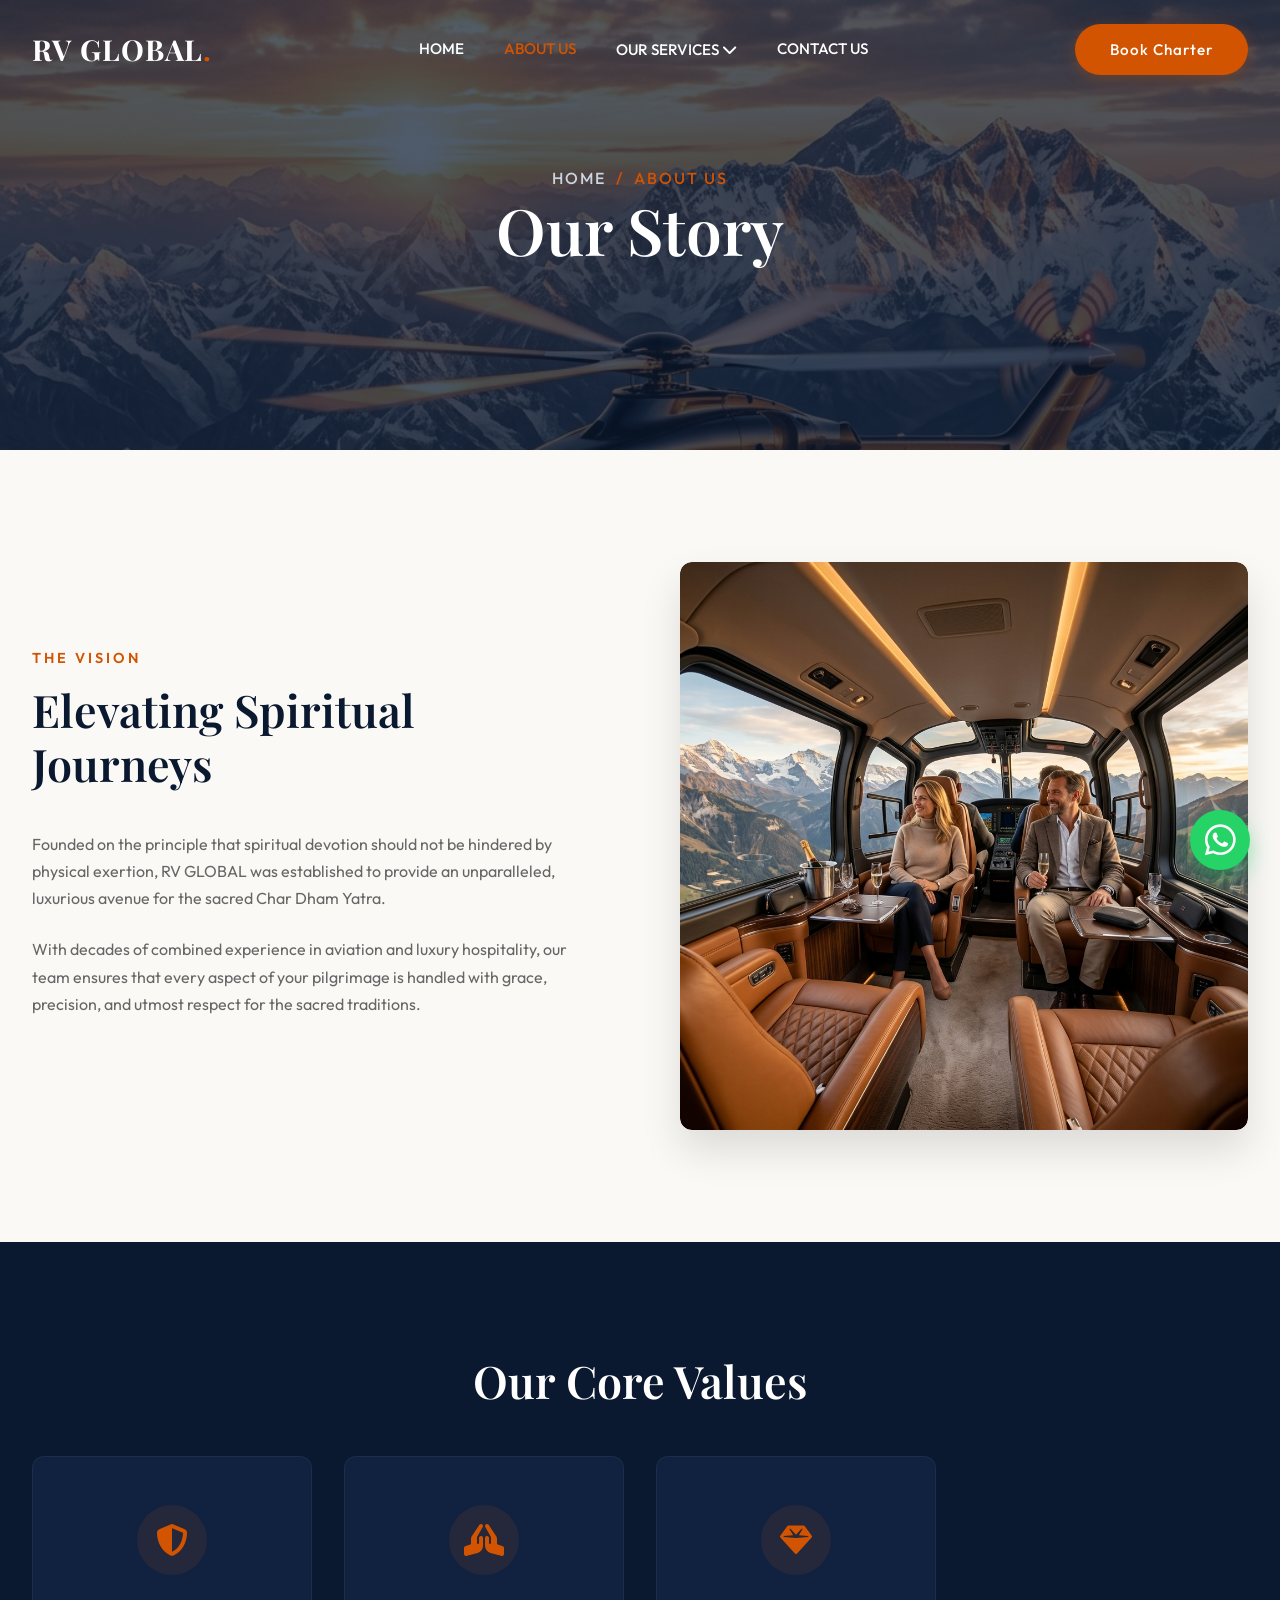
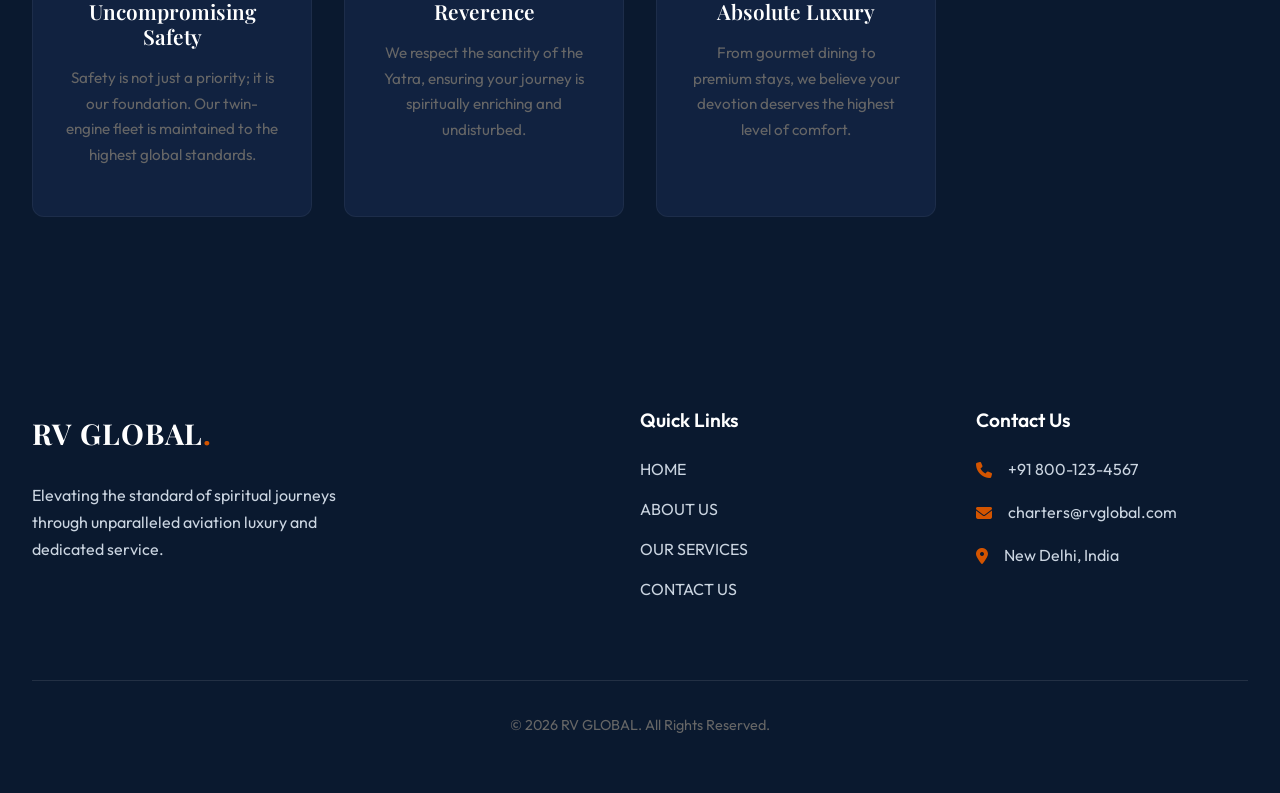
==== about.html @ 36c3504c "Added inner pages, floating WhatsApp, and instant offer popup" ====
<!DOCTYPE html>
<html lang="en">
<head>
    <meta charset="UTF-8">
    <meta name="viewport" content="width=device-width, initial-scale=1.0">
    <title>About Us | RV GLOBAL - Luxury Charter</title>
    <link rel="preconnect" href="https://fonts.googleapis.com">
    <link rel="preconnect" href="https://fonts.gstatic.com" crossorigin>
    <link href="https://fonts.googleapis.com/css2?family=Outfit:wght@300;400;500;600&family=Playfair+Display:ital,wght@0,400;0,600;0,700;1,400&display=swap" rel="stylesheet">
    <link rel="stylesheet" href="https://cdnjs.cloudflare.com/ajax/libs/font-awesome/6.4.0/css/all.min.css">
    <link rel="stylesheet" href="styles.css">
    <style>
        .inner-hero {
            height: 50vh;
            min-height: 400px;
            display: flex;
            align-items: center;
            justify-content: center;
            text-align: center;
            position: relative;
            background: linear-gradient(rgba(10, 25, 47, 0.7), rgba(10, 25, 47, 0.8)), url('assets/hero.png');
            background-size: cover;
            background-position: center;
            background-attachment: fixed;
        }
        .inner-hero h1 { font-size: 4rem; color: #fff; margin-bottom: 1rem; }
        .breadcrumb { color: #d35400; font-weight: 500; letter-spacing: 2px; text-transform: uppercase; }
        .breadcrumb a { color: #cbd5e1; text-decoration: none; }
        .breadcrumb a:hover { color: #fff; }
    </style>
</head>
<body>

    <!-- Navigation -->
    <nav class="navbar" id="navbar">
        <div class="nav-container">
            <a href="index.html" class="logo">RV GLOBAL<span>.</span></a>
            <div class="nav-links">
                <a href="index.html">HOME</a>
                <a href="about.html" style="color: var(--primary);">ABOUT US</a>
                <div class="dropdown">
                    <a href="services.html">OUR SERVICES <i class="fas fa-chevron-down"></i></a>
                    <div class="dropdown-content">
                        <a href="services.html#charter">Charter Flights</a>
                        <a href="services.html#chardham">Char Dham Yatra</a>
                        <a href="services.html#vip">VIP Darshan</a>
                    </div>
                </div>
                <a href="contact.html">CONTACT US</a>
            </div>
            <button class="btn-primary open-popup" data-popup="inquiryPopup">Book Charter</button>
            <button class="mobile-menu-btn"><i class="fas fa-bars"></i></button>
        </div>
    </nav>

    <!-- Inner Hero -->
    <section class="inner-hero">
        <div class="hero-content fade-up">
            <div class="breadcrumb"><a href="index.html">Home</a> &nbsp;/&nbsp; About Us</div>
            <h1>Our Story</h1>
        </div>
    </section>

    <!-- About Content -->
    <section class="section-padding bg-main">
        <div class="container">
            <div class="experience-grid">
                <div class="slide-in-left">
                    <h4 class="section-subtitle">The Vision</h4>
                    <h2 class="section-title">Elevating Spiritual Journeys</h2>
                    <p>Founded on the principle that spiritual devotion should not be hindered by physical exertion, RV GLOBAL was established to provide an unparalleled, luxurious avenue for the sacred Char Dham Yatra.</p>
                    <p>With decades of combined experience in aviation and luxury hospitality, our team ensures that every aspect of your pilgrimage is handled with grace, precision, and utmost respect for the sacred traditions.</p>
                </div>
                <div class="experience-image slide-in-right">
                    <img src="assets/interior.png" alt="Luxury Aviation" style="border-radius: 12px;">
                </div>
            </div>
        </div>
    </section>

    <!-- Mission -->
    <section class="section-padding bg-navy text-center">
        <div class="container">
            <h2 class="section-title text-white">Our Core Values</h2>
            <div class="inclusions-grid" style="margin-top: 3rem;">
                <div class="inclusion-card fade-up">
                    <div class="icon-wrapper"><i class="fas fa-shield-alt"></i></div>
                    <h3>Uncompromising Safety</h3>
                    <p>Safety is not just a priority; it is our foundation. Our twin-engine fleet is maintained to the highest global standards.</p>
                </div>
                <div class="inclusion-card fade-up delay-1">
                    <div class="icon-wrapper"><i class="fas fa-praying-hands"></i></div>
                    <h3>Reverence</h3>
                    <p>We respect the sanctity of the Yatra, ensuring your journey is spiritually enriching and undisturbed.</p>
                </div>
                <div class="inclusion-card fade-up delay-2">
                    <div class="icon-wrapper"><i class="fas fa-gem"></i></div>
                    <h3>Absolute Luxury</h3>
                    <p>From gourmet dining to premium stays, we believe your devotion deserves the highest level of comfort.</p>
                </div>
            </div>
        </div>
    </section>

    <!-- Footer -->
    <footer class="footer">
        <div class="container">
            <div class="footer-content">
                <div class="footer-brand">
                    <a href="index.html" class="logo">RV GLOBAL<span>.</span></a>
                    <p>Elevating the standard of spiritual journeys through unparalleled aviation luxury and dedicated service.</p>
                </div>
                <div class="footer-links">
                    <h3>Quick Links</h3>
                    <a href="index.html">HOME</a>
                    <a href="about.html">ABOUT US</a>
                    <a href="services.html">OUR SERVICES</a>
                    <a href="contact.html">CONTACT US</a>
                </div>
                <div class="footer-contact">
                    <h3>Contact Us</h3>
                    <p><i class="fas fa-phone"></i> +91 800-123-4567</p>
                    <p><i class="fas fa-envelope"></i> charters@rvglobal.com</p>
                    <p><i class="fas fa-map-marker-alt"></i> New Delhi, India</p>
                </div>
            </div>
            <div class="footer-bottom">
                <p>&copy; 2026 RV GLOBAL. All Rights Reserved.</p>
            </div>
        </div>
    </footer>

    <!-- 1. Inquiry Popup -->
    <div class="popup-overlay" id="inquiryPopup">
        <div class="popup-content">
            <button class="close-popup"><i class="fas fa-times"></i></button>
            <h3 class="popup-title">Book Your Charter</h3>
            <p class="popup-subtitle">Fill in your details and our aviation experts will contact you shortly.</p>
            
            <form class="inquiry-form" id="inquiryForm">
                <div class="form-group">
                    <label for="name">Full Name</label>
                    <input type="text" id="name" placeholder="John Doe" required>
                </div>
                <div class="form-group">
                    <label for="email">Email Address</label>
                    <input type="email" id="email" placeholder="john@example.com" required>
                </div>
                <div class="form-group">
                    <label for="phone">Phone Number</label>
                    <input type="tel" id="phone" placeholder="+91 98765 43210" required>
                </div>
                <div class="form-group">
                    <label for="passengers">Number of Passengers</label>
                    <select id="passengers" required>
                        <option value="" disabled selected>Select Passengers</option>
                        <option value="1-2">1-2 Passengers</option>
                        <option value="3-4">3-4 Passengers</option>
                        <option value="5-6">5-6 Passengers</option>
                    </select>
                </div>
                <button type="submit" class="btn-primary w-100">Submit Inquiry</button>
            </form>
        </div>
    </div>

    <!-- Global Floating WhatsApp Button -->
    <a href="https://wa.me/918001234567" class="floating-whatsapp" target="_blank" rel="noopener noreferrer">
        <i class="fab fa-whatsapp"></i>
    </a>

    <script src="script.js"></script>
</body>
</html>
---- styles.css ----
/* --- CSS Reset & Variables --- */
:root {
    /* New Light & Saffron Theme */
    --primary: #d35400; /* Saffron/Rust */
    --primary-dark: #b84a00;
    --primary-light: #fbeee6;
    
    --bg-main: #faf9f6; /* Pearl / Off-white */
    --bg-white: #ffffff;
    --bg-navy: #0a192f; /* Deep Navy Blue */
    --bg-navy-light: #112240;
    
    --text-main: #333333;
    --text-heading: #0a192f;
    --text-muted: #666666;
    --text-white: #ffffff;
    --text-white-muted: #cbd5e1;
    
    --font-heading: 'Playfair Display', serif;
    --font-body: 'Outfit', sans-serif;
    
    --transition: all 0.4s cubic-bezier(0.25, 0.46, 0.45, 0.94);
    --shadow-sm: 0 4px 6px rgba(0,0,0,0.05);
    --shadow-md: 0 10px 30px rgba(0,0,0,0.08);
    --shadow-lg: 0 20px 40px rgba(0,0,0,0.12);
}

* {
    margin: 0;
    padding: 0;
    box-sizing: border-box;
}

html {
    scroll-behavior: smooth;
    font-size: 16px;
}

body {
    font-family: var(--font-body);
    background-color: var(--bg-main);
    color: var(--text-main);
    line-height: 1.7;
    overflow-x: hidden;
}

/* --- Typography --- */
h1, h2, h3, h4 {
    font-family: var(--font-heading);
    color: var(--text-heading);
    font-weight: 600;
    line-height: 1.2;
}

p {
    margin-bottom: 1.5rem;
    color: var(--text-muted);
}

/* --- Reusable Components --- */
.container {
    max-width: 1280px;
    margin: 0 auto;
    padding: 0 2rem;
}

.section-padding {
    padding: 7rem 0;
}

.text-center { text-align: center; }
.text-white { color: var(--text-white) !important; }
.text-saffron { color: var(--primary) !important; }
.bg-light { background-color: var(--bg-white); }
.bg-navy { background-color: var(--bg-navy); color: var(--text-white-muted); }
.bg-navy h2 { color: var(--text-white); }
.mt-4 { margin-top: 2rem; }
.mb-4 { margin-bottom: 2rem; }
.max-w-700 { max-width: 700px; margin-left: auto; margin-right: auto; }
.mx-auto { margin-left: auto; margin-right: auto; }

.section-subtitle {
    color: var(--primary);
    font-family: var(--font-body);
    font-size: 0.9rem;
    font-weight: 600;
    text-transform: uppercase;
    letter-spacing: 3px;
    margin-bottom: 1rem;
}

.section-title {
    font-size: 2.8rem;
    margin-bottom: 2.5rem;
}

/* Buttons */
button, .btn-primary, .btn-secondary {
    display: inline-block;
    padding: 1rem 2.2rem;
    border: none;
    border-radius: 50px; /* Pill shape for softer look */
    font-family: var(--font-body);
    font-size: 0.95rem;
    font-weight: 500;
    letter-spacing: 1px;
    cursor: pointer;
    transition: var(--transition);
    text-decoration: none;
}

.btn-primary {
    background-color: var(--primary);
    color: var(--text-white);
    box-shadow: 0 4px 15px rgba(211, 84, 0, 0.3);
}

.btn-primary:hover {
    background-color: var(--primary-dark);
    transform: translateY(-3px);
    box-shadow: 0 8px 25px rgba(211, 84, 0, 0.4);
}

.btn-secondary {
    background-color: rgba(255, 255, 255, 0.1);
    color: var(--text-white);
    border: 1px solid rgba(255, 255, 255, 0.5);
    backdrop-filter: blur(5px);
}

.btn-secondary:hover {
    background-color: var(--text-white);
    color: var(--text-heading);
    transform: translateY(-3px);
}

.w-100 { width: 100%; }

/* --- Navigation --- */
.navbar {
    position: fixed;
    top: 0;
    left: 0;
    width: 100%;
    padding: 1.5rem 0;
    z-index: 1000;
    transition: var(--transition);
    background: transparent;
}

.navbar.scrolled {
    background: rgba(255, 255, 255, 0.95);
    backdrop-filter: blur(10px);
    padding: 1rem 0;
    box-shadow: var(--shadow-sm);
}

.nav-container {
    max-width: 1280px;
    margin: 0 auto;
    padding: 0 2rem;
    display: flex;
    justify-content: space-between;
    align-items: center;
}

.logo {
    font-family: var(--font-heading);
    font-size: 1.8rem;
    font-weight: 700;
    color: var(--text-white); /* White when transparent */
    text-decoration: none;
    letter-spacing: 1px;
    transition: var(--transition);
}

.navbar.scrolled .logo {
    color: var(--text-heading);
}

.logo span {
    color: var(--primary);
}

.nav-links {
    display: flex;
    gap: 2.5rem;
}

.nav-links a {
    color: var(--text-white);
    text-decoration: none;
    font-size: 0.95rem;
    font-weight: 500;
    transition: var(--transition);
    position: relative;
}

.navbar.scrolled .nav-links a {
    color: var(--text-main);
}

.nav-links a::after {
    content: '';
    position: absolute;
    bottom: -5px;
    left: 0;
    width: 0%;
    height: 2px;
    background-color: var(--primary);
    transition: var(--transition);
}

.nav-links a:hover {
    color: var(--primary);
}

.navbar.scrolled .nav-links a:hover {
    color: var(--primary);
}

.nav-links a:hover::after {
    width: 100%;
}

.mobile-menu-btn {
    display: none;
    background: none;
    border: none;
    color: var(--text-white);
    font-size: 1.5rem;
    cursor: pointer;
    box-shadow: none;
    padding: 0;
}

.navbar.scrolled .mobile-menu-btn {
    color: var(--text-heading);
}

/* --- Hero Section --- */
.hero {
    position: relative;
    height: 100vh;
    min-height: 700px;
    display: flex;
    align-items: center;
    justify-content: center;
    text-align: center;
    overflow: hidden;
}

.hero-bg {
    position: absolute;
    top: 0;
    left: 0;
    width: 100%;
    height: 100%;
    background-image: url('assets/hero.png');
    background-size: cover;
    background-position: center;
    z-index: -2;
    transform: scale(1.05);
    animation: zoomOut 25s infinite alternate ease-in-out;
}

@keyframes zoomOut {
    0% { transform: scale(1.05); }
    100% { transform: scale(1); }
}

.hero-overlay {
    position: absolute;
    top: 0;
    left: 0;
    width: 100%;
    height: 100%;
    background: linear-gradient(135deg, rgba(10, 25, 47, 0.8) 0%, rgba(10, 25, 47, 0.4) 100%);
    z-index: -1;
}

.hero-content {
    max-width: 900px;
    padding: 0 2rem;
    z-index: 1;
}

.badge {
    display: inline-block;
    padding: 0.5rem 1.2rem;
    background: rgba(255, 255, 255, 0.1);
    backdrop-filter: blur(5px);
    border: 1px solid rgba(255, 255, 255, 0.3);
    border-radius: 30px;
    font-size: 0.85rem;
    text-transform: uppercase;
    letter-spacing: 2px;
    color: var(--text-white);
    margin-bottom: 2rem;
}

.hero h1 {
    font-size: 5.5rem;
    margin-bottom: 1.5rem;
    color: var(--text-white);
    text-shadow: 0 10px 30px rgba(0,0,0,0.3);
}

.hero p {
    font-size: 1.2rem;
    margin-bottom: 2.5rem;
    color: #f1f5f9;
    max-width: 700px;
    margin-left: auto;
    margin-right: auto;
}

.hero-btns {
    display: flex;
    gap: 1.5rem;
    justify-content: center;
}

.scroll-indicator {
    position: absolute;
    bottom: 2rem;
    left: 50%;
    transform: translateX(-50%);
    display: flex;
    flex-direction: column;
    align-items: center;
    gap: 10px;
}

.scroll-indicator span {
    font-size: 0.75rem;
    text-transform: uppercase;
    letter-spacing: 2px;
    color: rgba(255, 255, 255, 0.8);
}

.scroll-indicator .line {
    width: 2px;
    height: 50px;
    background: rgba(255, 255, 255, 0.2);
    position: relative;
    overflow: hidden;
    border-radius: 2px;
}

.scroll-indicator .line::after {
    content: '';
    position: absolute;
    top: -100%;
    left: 0;
    width: 100%;
    height: 100%;
    background: var(--primary);
    animation: scrollDown 2s infinite cubic-bezier(0.65, 0, 0.35, 1);
}

@keyframes scrollDown {
    0% { top: -100%; }
    100% { top: 100%; }
}

/* --- Experience & Fleet Grids --- */
.experience-grid, .fleet-grid {
    display: grid;
    grid-template-columns: 1fr 1fr;
    gap: 5rem;
    align-items: center;
}

.feature-list {
    list-style: none;
    margin-top: 2.5rem;
}

.feature-list li {
    margin-bottom: 1.2rem;
    display: flex;
    align-items: center;
    gap: 1.2rem;
    font-size: 1.1rem;
    color: var(--text-heading);
    font-weight: 500;
}

.feature-list i {
    color: var(--primary);
    font-size: 1.3rem;
    background: var(--primary-light);
    width: 40px;
    height: 40px;
    display: flex;
    align-items: center;
    justify-content: center;
    border-radius: 50%;
}

.experience-image, .fleet-image {
    position: relative;
    border-radius: 12px;
    overflow: hidden;
    box-shadow: var(--shadow-lg);
    cursor: zoom-in;
}

.experience-image img, .fleet-image img {
    width: 100%;
    height: auto;
    display: block;
    border-radius: 12px;
    transition: transform 0.6s cubic-bezier(0.25, 0.46, 0.45, 0.94);
}

.experience-image:hover img, .fleet-image:hover img {
    transform: scale(1.05);
}

.image-accent {
    position: absolute;
    bottom: -20px;
    left: -20px;
    width: 100%;
    height: 100%;
    border: 2px solid var(--primary);
    z-index: -1;
    border-radius: 12px;
}

.image-hover-icon {
    position: absolute;
    top: 50%;
    left: 50%;
    transform: translate(-50%, -50%) scale(0.5);
    background: rgba(255, 255, 255, 0.9);
    width: 60px;
    height: 60px;
    border-radius: 50%;
    display: flex;
    align-items: center;
    justify-content: center;
    color: var(--primary);
    font-size: 1.5rem;
    opacity: 0;
    transition: var(--transition);
    pointer-events: none;
}

.experience-image:hover .image-hover-icon, .fleet-image:hover .image-hover-icon {
    opacity: 1;
    transform: translate(-50%, -50%) scale(1);
}

/* --- Itinerary Timeline --- */
.itinerary-timeline {
    position: relative;
    max-width: 800px;
    margin: 3rem auto 0;
    padding-left: 2rem;
}

.itinerary-timeline::before {
    content: '';
    position: absolute;
    top: 0;
    left: 0;
    width: 2px;
    height: 100%;
    background: rgba(10, 25, 47, 0.1);
}

.timeline-item {
    position: relative;
    padding-bottom: 3rem;
}

.timeline-item:last-child {
    padding-bottom: 0;
}

.timeline-dot {
    position: absolute;
    left: -2rem;
    top: 5px;
    width: 18px;
    height: 18px;
    background: var(--bg-white);
    border: 3px solid var(--primary);
    border-radius: 50%;
    transform: translateX(-50%);
    box-shadow: 0 0 0 4px rgba(211, 84, 0, 0.1);
}

.timeline-content h3 {
    font-size: 1.4rem;
    margin-bottom: 0.5rem;
    color: var(--text-heading);
}

/* --- Stats --- */
.stats-container {
    display: flex;
    gap: 3rem;
    margin-top: 3rem;
    background: var(--bg-white);
    padding: 2rem;
    border-radius: 12px;
    box-shadow: var(--shadow-sm);
}

.stat-box h3 {
    font-family: var(--font-body);
    font-size: 2.5rem;
    color: var(--primary);
    margin-bottom: 0.2rem;
}

.stat-box p {
    font-size: 0.9rem;
    font-weight: 600;
    text-transform: uppercase;
    letter-spacing: 1px;
    margin: 0;
    color: var(--text-heading);
}

/* --- Inclusions Grid --- */
.inclusions-grid {
    display: grid;
    grid-template-columns: repeat(4, 1fr);
    gap: 2rem;
    margin-top: 4rem;
}

.inclusion-card {
    background: var(--bg-navy-light);
    padding: 3rem 2rem;
    border-radius: 12px;
    text-align: center;
    transition: var(--transition);
    border: 1px solid rgba(255,255,255,0.05);
}

.inclusion-card:hover {
    transform: translateY(-10px);
    background: #152c50;
    border-color: rgba(255,255,255,0.1);
}

.inclusion-card .icon-wrapper {
    width: 70px;
    height: 70px;
    background: rgba(211, 84, 0, 0.1);
    color: var(--primary);
    border-radius: 50%;
    display: flex;
    align-items: center;
    justify-content: center;
    font-size: 2rem;
    margin: 0 auto 1.5rem;
    transition: var(--transition);
}

.inclusion-card:hover .icon-wrapper {
    background: var(--primary);
    color: var(--text-white);
}

.inclusion-card h3 {
    color: var(--text-white);
    font-size: 1.3rem;
    margin-bottom: 1rem;
}

.inclusion-card p {
    font-size: 0.95rem;
    margin: 0;
}

/* --- Testimonials --- */
.testimonial-card {
    background: var(--bg-white);
    padding: 4rem;
    border-radius: 12px;
    box-shadow: var(--shadow-md);
    max-width: 800px;
    margin: 0 auto;
    position: relative;
}

.quote-icon {
    font-size: 3rem;
    color: var(--primary-light);
    position: absolute;
    top: 2rem;
    left: 3rem;
    z-index: 0;
}

.review-text {
    font-size: 1.4rem;
    color: var(--text-heading);
    font-style: italic;
    font-family: var(--font-heading);
    position: relative;
    z-index: 1;
    margin-bottom: 2rem;
}

.reviewer h4 {
    font-size: 1.1rem;
    margin-bottom: 0.2rem;
}

.reviewer span {
    font-size: 0.9rem;
    color: var(--primary);
    text-transform: uppercase;
    letter-spacing: 1px;
}

/* --- CTA Section --- */
.cta-section {
    background: linear-gradient(rgba(10, 25, 47, 0.85), rgba(10, 25, 47, 0.95)), url('assets/hero.png');
    background-size: cover;
    background-position: center;
    background-attachment: fixed;
    color: var(--text-white);
}

.cta-section .section-title {
    color: var(--text-white);
}

/* --- Footer --- */
.footer {
    background-color: var(--bg-navy);
    padding: 5rem 0 2rem;
}

.footer-content {
    display: grid;
    grid-template-columns: 2fr 1fr 1fr;
    gap: 4rem;
    margin-bottom: 4rem;
}

.footer-brand p {
    margin-top: 1.5rem;
    max-width: 350px;
    color: var(--text-white-muted);
}

.footer-links h3, .footer-contact h3 {
    font-family: var(--font-body);
    font-size: 1.2rem;
    margin-bottom: 1.5rem;
    color: var(--text-white);
}

.footer-links a {
    display: block;
    color: var(--text-white-muted);
    text-decoration: none;
    margin-bottom: 0.8rem;
    transition: var(--transition);
}

.footer-links a:hover {
    color: var(--primary);
    transform: translateX(5px);
}

.footer-contact p {
    display: flex;
    align-items: center;
    gap: 1rem;
    margin-bottom: 1rem;
    color: var(--text-white-muted);
}

.footer-contact i {
    color: var(--primary);
}

.footer-bottom {
    text-align: center;
    padding-top: 2rem;
    border-top: 1px solid rgba(255, 255, 255, 0.1);
    font-size: 0.9rem;
    color: var(--text-white-muted);
}

/* --- Popup Modals --- */
.popup-overlay {
    position: fixed;
    top: 0;
    left: 0;
    width: 100%;
    height: 100%;
    background: rgba(10, 25, 47, 0.8);
    backdrop-filter: blur(8px);
    z-index: 2000;
    display: flex;
    justify-content: center;
    align-items: center;
    opacity: 0;
    visibility: hidden;
    transition: all 0.4s ease;
    padding: 1rem;
}

.popup-overlay.active {
    opacity: 1;
    visibility: visible;
}

.popup-content {
    background-color: var(--bg-white);
    padding: 3.5rem;
    border-radius: 16px;
    width: 100%;
    max-width: 500px;
    position: relative;
    transform: translateY(40px) scale(0.95);
    transition: all 0.5s cubic-bezier(0.25, 0.46, 0.45, 0.94);
    box-shadow: var(--shadow-lg);
    max-height: 90vh;
    overflow-y: auto;
}

.popup-overlay.active .popup-content {
    transform: translateY(0) scale(1);
}

.popup-content.modal-lg {
    max-width: 700px;
}

.popup-content.image-modal {
    max-width: 1000px;
    padding: 1rem;
    background: transparent;
    box-shadow: none;
}

.popup-content.image-modal img {
    width: 100%;
    height: auto;
    border-radius: 8px;
    display: block;
}

.close-popup {
    position: absolute;
    top: 1.5rem;
    right: 1.5rem;
    background: var(--bg-main);
    width: 40px;
    height: 40px;
    border-radius: 50%;
    border: none;
    color: var(--text-heading);
    font-size: 1.2rem;
    cursor: pointer;
    transition: var(--transition);
    display: flex;
    align-items: center;
    justify-content: center;
    box-shadow: var(--shadow-sm);
    z-index: 10;
}

.popup-content.image-modal .close-popup {
    top: -2rem;
    right: 0;
    background: var(--text-white);
}

.close-popup:hover {
    background: var(--primary);
    color: var(--text-white);
    transform: rotate(90deg);
}

.popup-title {
    font-size: 2.2rem;
    margin-bottom: 0.5rem;
}

.popup-subtitle {
    font-size: 1rem;
    margin-bottom: 2rem;
}

.form-group {
    margin-bottom: 1.5rem;
}

.form-group label {
    display: block;
    margin-bottom: 0.5rem;
    font-size: 0.9rem;
    font-weight: 500;
    color: var(--text-heading);
}

.form-group input, .form-group select {
    width: 100%;
    padding: 1rem 1.2rem;
    background-color: var(--bg-main);
    border: 1px solid #e2e8f0;
    border-radius: 8px;
    color: var(--text-main);
    font-family: var(--font-body);
    font-size: 1rem;
    transition: var(--transition);
}

.form-group input:focus, .form-group select:focus {
    outline: none;
    border-color: var(--primary);
    background-color: var(--bg-white);
    box-shadow: 0 0 0 3px rgba(211, 84, 0, 0.1);
}

/* Itinerary Details Inside Popup */
.itinerary-details-scroll {
    text-align: left;
}

.day-card {
    background: var(--bg-main);
    padding: 1.5rem;
    border-radius: 8px;
    margin-bottom: 1.5rem;
    border-left: 4px solid var(--primary);
}

.day-card h4 {
    font-size: 1.2rem;
    margin-bottom: 1rem;
    color: var(--primary);
}

.day-card ul {
    list-style: none;
}

.day-card ul li {
    margin-bottom: 0.5rem;
    font-size: 0.95rem;
}

/* --- Animations & Utilities --- */
.fade-up {
    opacity: 0;
    transform: translateY(40px);
    transition: opacity 0.8s ease, transform 0.8s ease;
}

.slide-in-left {
    opacity: 0;
    transform: translateX(-50px);
    transition: opacity 0.8s ease, transform 0.8s ease;
}

.slide-in-right {
    opacity: 0;
    transform: translateX(50px);
    transition: opacity 0.8s ease, transform 0.8s ease;
}

.appear {
    opacity: 1;
    transform: translate(0);
}

.delay-1 { transition-delay: 0.15s; }
.delay-2 { transition-delay: 0.3s; }
.delay-3 { transition-delay: 0.45s; }
.delay-4 { transition-delay: 0.6s; }

/* --- Responsive --- */
@media (max-width: 1024px) {
    .inclusions-grid {
        grid-template-columns: repeat(2, 1fr);
    }
}

@media (max-width: 992px) {
    .experience-grid, .fleet-grid {
        grid-template-columns: 1fr;
        gap: 3rem;
    }
    
    .fleet-image {
        grid-row: 2;
    }
    
    .footer-content {
        grid-template-columns: 1fr 1fr;
    }
    
    .hero h1 {
        font-size: 4rem;
    }
}

@media (max-width: 768px) {
    .nav-links {
        display: none;
    }
    
    .navbar .btn-primary {
        display: none;
    }
    
    .mobile-menu-btn {
        display: block;
    }
    
    .hero h1 {
        font-size: 3rem;
    }
    
    .hero-btns {
        flex-direction: column;
    }
    
    .footer-content {
        grid-template-columns: 1fr;
        gap: 2rem;
    }
    
    .inclusions-grid {
        grid-template-columns: 1fr;
    }
    
    .stats-container {
        flex-direction: column;
        gap: 1.5rem;
        text-align: center;
    }
    
    .section-title {
        font-size: 2.2rem;
    }
}

/* --- Dropdown Menu --- */
.dropdown {
    position: relative;
    display: inline-block;
}

.dropdown-content {
    display: none;
    position: absolute;
    background-color: var(--bg-white);
    min-width: 220px;
    box-shadow: var(--shadow-lg);
    z-index: 1001;
    border-radius: 8px;
    top: calc(100% + 1rem);
    left: 0;
    overflow: visible; /* Changed from hidden to allow pseudo-element to overflow */
    padding: 0.5rem 0;
}

/* Invisible bridge to prevent hover loss */
.dropdown-content::before {
    content: '';
    position: absolute;
    top: -1.5rem;
    left: 0;
    width: 100%;
    height: 1.5rem;
    background: transparent;
}

.navbar.scrolled .dropdown-content {
    top: calc(100% + 0.5rem);
}

.navbar.scrolled .dropdown-content::before {
    top: -0.5rem;
    height: 0.5rem;
}

.dropdown-content a {
    color: var(--text-heading) !important;
    padding: 12px 20px;
    text-decoration: none;
    display: block;
    font-size: 0.9rem;
    font-weight: 500;
    border-radius: 4px;
    margin: 0 0.5rem;
}

.dropdown-content a::after {
    display: none;
}

.dropdown-content a:hover {
    background-color: var(--bg-main);
    color: var(--primary) !important;
}

.dropdown:hover .dropdown-content {
    display: block;
    animation: fadeIn 0.3s ease;
}

@keyframes fadeIn {
    from { opacity: 0; transform: translateY(-10px); }
    to { opacity: 1; transform: translateY(0); }
}

/* --- Floating WhatsApp Button --- */
.floating-whatsapp {
    position: fixed;
    bottom: 30px;
    right: 30px;
    background-color: #25D366;
    color: white;
    width: 60px;
    height: 60px;
    border-radius: 50%;
    display: flex;
    align-items: center;
    justify-content: center;
    font-size: 35px;
    box-shadow: 0 10px 20px rgba(37, 211, 102, 0.4);
    z-index: 1000;
    transition: transform 0.3s ease, box-shadow 0.3s ease;
    text-decoration: none;
}

.floating-whatsapp:hover {
    transform: scale(1.1) translateY(-5px);
    color: white;
    box-shadow: 0 15px 25px rgba(37, 211, 102, 0.5);
}
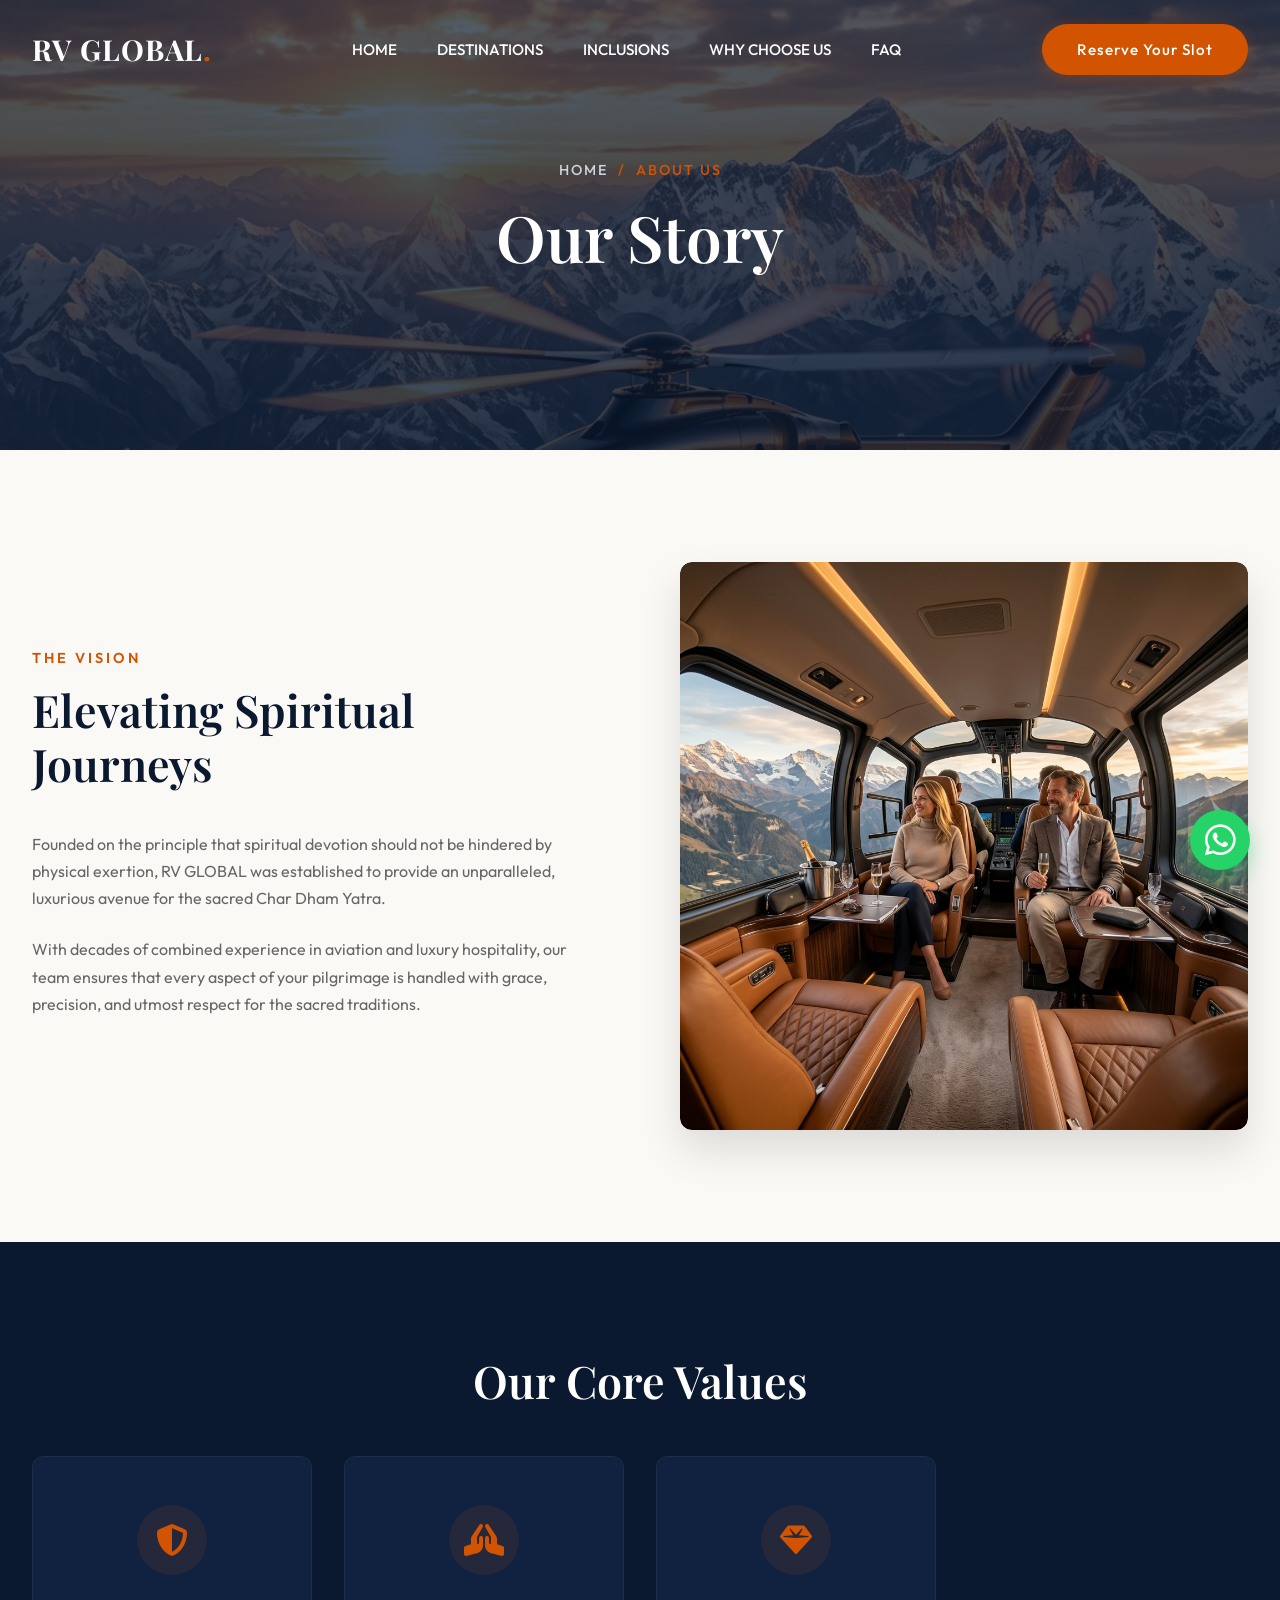
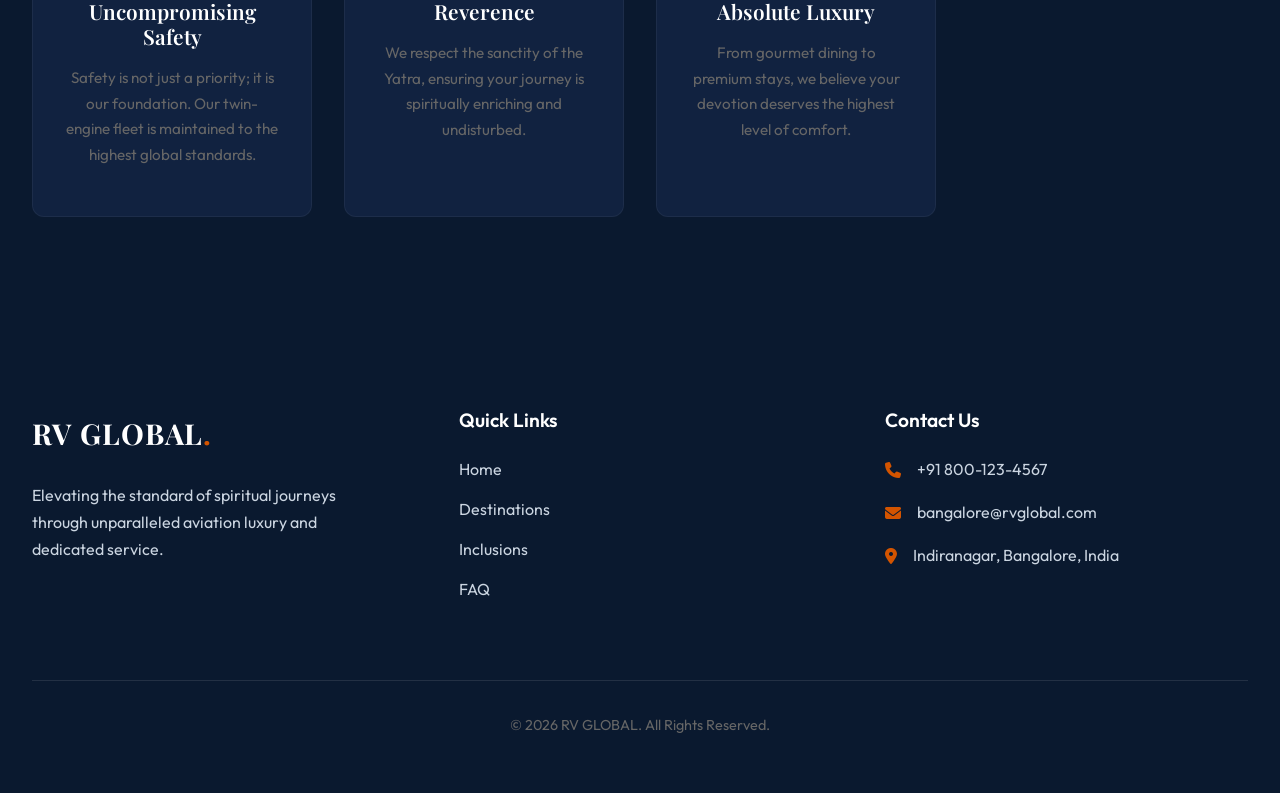
==== commit a150d17b: "Align inner pages with main landing page and remove unwanted code" ====
--- a/about.html
+++ b/about.html
@@ -9,52 +9,27 @@
     <link href="https://fonts.googleapis.com/css2?family=Outfit:wght@300;400;500;600&family=Playfair+Display:ital,wght@0,400;0,600;0,700;1,400&display=swap" rel="stylesheet">
     <link rel="stylesheet" href="https://cdnjs.cloudflare.com/ajax/libs/font-awesome/6.4.0/css/all.min.css">
     <link rel="stylesheet" href="styles.css">
-    <style>
-        .inner-hero {
-            height: 50vh;
-            min-height: 400px;
-            display: flex;
-            align-items: center;
-            justify-content: center;
-            text-align: center;
-            position: relative;
-            background: linear-gradient(rgba(10, 25, 47, 0.7), rgba(10, 25, 47, 0.8)), url('assets/hero.png');
-            background-size: cover;
-            background-position: center;
-            background-attachment: fixed;
-        }
-        .inner-hero h1 { font-size: 4rem; color: #fff; margin-bottom: 1rem; }
-        .breadcrumb { color: #d35400; font-weight: 500; letter-spacing: 2px; text-transform: uppercase; }
-        .breadcrumb a { color: #cbd5e1; text-decoration: none; }
-        .breadcrumb a:hover { color: #fff; }
-    </style>
 </head>
 <body>
 
     <!-- Navigation -->
     <nav class="navbar" id="navbar">
         <div class="nav-container">
-            <a href="index.html" class="logo">RV GLOBAL<span>.</span></a>
+            <a href="index.html#home" class="logo">RV GLOBAL<span>.</span></a>
             <div class="nav-links">
-                <a href="index.html">HOME</a>
-                <a href="about.html" style="color: var(--primary);">ABOUT US</a>
-                <div class="dropdown">
-                    <a href="services.html">OUR SERVICES <i class="fas fa-chevron-down"></i></a>
-                    <div class="dropdown-content">
-                        <a href="services.html#charter">Charter Flights</a>
-                        <a href="services.html#chardham">Char Dham Yatra</a>
-                        <a href="services.html#vip">VIP Darshan</a>
-                    </div>
-                </div>
-                <a href="contact.html">CONTACT US</a>
+                <a href="index.html#home">HOME</a>
+                <a href="index.html#destinations">DESTINATIONS</a>
+                <a href="index.html#inclusions">INCLUSIONS</a>
+                <a href="index.html#why-us">WHY CHOOSE US</a>
+                <a href="index.html#faq">FAQ</a>
             </div>
-            <button class="btn-primary open-popup" data-popup="inquiryPopup">Book Charter</button>
+            <button class="btn-primary open-popup" data-popup="inquiryPopup">Reserve Your Slot</button>
             <button class="mobile-menu-btn"><i class="fas fa-bars"></i></button>
         </div>
     </nav>
 
     <!-- Inner Hero -->
-    <section class="inner-hero">
+    <section class="inner-hero" style="background-image: url('assets/hero.png');">
         <div class="hero-content fade-up">
             <div class="breadcrumb"><a href="index.html">Home</a> &nbsp;/&nbsp; About Us</div>
             <h1>Our Story</h1>
@@ -112,16 +87,16 @@
                 </div>
                 <div class="footer-links">
                     <h3>Quick Links</h3>
-                    <a href="index.html">HOME</a>
-                    <a href="about.html">ABOUT US</a>
-                    <a href="services.html">OUR SERVICES</a>
-                    <a href="contact.html">CONTACT US</a>
+                    <a href="index.html#home">Home</a>
+                    <a href="index.html#destinations">Destinations</a>
+                    <a href="index.html#inclusions">Inclusions</a>
+                    <a href="index.html#faq">FAQ</a>
                 </div>
                 <div class="footer-contact">
                     <h3>Contact Us</h3>
                     <p><i class="fas fa-phone"></i> +91 800-123-4567</p>
-                    <p><i class="fas fa-envelope"></i> charters@rvglobal.com</p>
-                    <p><i class="fas fa-map-marker-alt"></i> New Delhi, India</p>
+                    <p><i class="fas fa-envelope"></i> bangalore@rvglobal.com</p>
+                    <p><i class="fas fa-map-marker-alt"></i> Indiranagar, Bangalore, India</p>
                 </div>
             </div>
             <div class="footer-bottom">
@@ -137,29 +112,16 @@
             <h3 class="popup-title">Book Your Charter</h3>
             <p class="popup-subtitle">Fill in your details and our aviation experts will contact you shortly.</p>
             
-            <form class="inquiry-form" id="inquiryForm">
+            <form id="popupInquiryForm" class="inquiry-form">
                 <div class="form-group">
-                    <label for="name">Full Name</label>
-                    <input type="text" id="name" placeholder="John Doe" required>
+                    <label for="p-name">Name</label>
+                    <input type="text" id="p-name" required>
                 </div>
                 <div class="form-group">
-                    <label for="email">Email Address</label>
-                    <input type="email" id="email" placeholder="john@example.com" required>
+                    <label for="p-phone">Phone Number</label>
+                    <input type="tel" id="p-phone" required>
                 </div>
-                <div class="form-group">
-                    <label for="phone">Phone Number</label>
-                    <input type="tel" id="phone" placeholder="+91 98765 43210" required>
-                </div>
-                <div class="form-group">
-                    <label for="passengers">Number of Passengers</label>
-                    <select id="passengers" required>
-                        <option value="" disabled selected>Select Passengers</option>
-                        <option value="1-2">1-2 Passengers</option>
-                        <option value="3-4">3-4 Passengers</option>
-                        <option value="5-6">5-6 Passengers</option>
-                    </select>
-                </div>
-                <button type="submit" class="btn-primary w-100">Submit Inquiry</button>
+                <button type="submit" class="btn-primary w-100">Reserve Your Slot</button>
             </form>
         </div>
     </div>
--- a/styles.css
+++ b/styles.css
@@ -23,266 +23,6 @@
     --shadow-sm: 0 4px 6px rgba(0,0,0,0.05);
     --shadow-md: 0 10px 30px rgba(0,0,0,0.08);
     --shadow-lg: 0 20px 40px rgba(0,0,0,0.12);
-}
-
-* {
-    margin: 0;
-    padding: 0;
-    box-sizing: border-box;
-}
-
-html {
-    scroll-behavior: smooth;
-    font-size: 16px;
-}
-
-body {
-    font-family: var(--font-body);
-    background-color: var(--bg-main);
-    color: var(--text-main);
-    line-height: 1.7;
-    overflow-x: hidden;
-}
-
-/* --- Typography --- */
-h1, h2, h3, h4 {
-    font-family: var(--font-heading);
-    color: var(--text-heading);
-    font-weight: 600;
-    line-height: 1.2;
-}
-
-p {
-    margin-bottom: 1.5rem;
-    color: var(--text-muted);
-}
-
-/* --- Reusable Components --- */
-.container {
-    max-width: 1280px;
-    margin: 0 auto;
-    padding: 0 2rem;
-}
-
-.section-padding {
-    padding: 7rem 0;
-}
-
-.text-center { text-align: center; }
-.text-white { color: var(--text-white) !important; }
-.text-saffron { color: var(--primary) !important; }
-.bg-light { background-color: var(--bg-white); }
-.bg-navy { background-color: var(--bg-navy); color: var(--text-white-muted); }
-.bg-navy h2 { color: var(--text-white); }
-.mt-4 { margin-top: 2rem; }
-.mb-4 { margin-bottom: 2rem; }
-.max-w-700 { max-width: 700px; margin-left: auto; margin-right: auto; }
-.mx-auto { margin-left: auto; margin-right: auto; }
-
-.section-subtitle {
-    color: var(--primary);
-    font-family: var(--font-body);
-    font-size: 0.9rem;
-    font-weight: 600;
-    text-transform: uppercase;
-    letter-spacing: 3px;
-    margin-bottom: 1rem;
-}
-
-.section-title {
-    font-size: 2.8rem;
-    margin-bottom: 2.5rem;
-}
-
-/* Buttons */
-button, .btn-primary, .btn-secondary {
-    display: inline-block;
-    padding: 1rem 2.2rem;
-    border: none;
-    border-radius: 50px; /* Pill shape for softer look */
-    font-family: var(--font-body);
-    font-size: 0.95rem;
-    font-weight: 500;
-    letter-spacing: 1px;
-    cursor: pointer;
-    transition: var(--transition);
-    text-decoration: none;
-}
-
-.btn-primary {
-    background-color: var(--primary);
-    color: var(--text-white);
-    box-shadow: 0 4px 15px rgba(211, 84, 0, 0.3);
-}
-
-.btn-primary:hover {
-    background-color: var(--primary-dark);
-    transform: translateY(-3px);
-    box-shadow: 0 8px 25px rgba(211, 84, 0, 0.4);
-}
-
-.btn-secondary {
-    background-color: rgba(255, 255, 255, 0.1);
-    color: var(--text-white);
-    border: 1px solid rgba(255, 255, 255, 0.5);
-    backdrop-filter: blur(5px);
-}
-
-.btn-secondary:hover {
-    background-color: var(--text-white);
-    color: var(--text-heading);
-    transform: translateY(-3px);
-}
-
-.w-100 { width: 100%; }
-
-/* --- Navigation --- */
-.navbar {
-    position: fixed;
-    top: 0;
-    left: 0;
-    width: 100%;
-    padding: 1.5rem 0;
-    z-index: 1000;
-    transition: var(--transition);
-    background: transparent;
-}
-
-.navbar.scrolled {
-    background: rgba(255, 255, 255, 0.95);
-    backdrop-filter: blur(10px);
-    padding: 1rem 0;
-    box-shadow: var(--shadow-sm);
-}
-
-.nav-container {
-    max-width: 1280px;
-    margin: 0 auto;
-    padding: 0 2rem;
-    display: flex;
-    justify-content: space-between;
-    align-items: center;
-}
-
-.logo {
-    font-family: var(--font-heading);
-    font-size: 1.8rem;
-    font-weight: 700;
-    color: var(--text-white); /* White when transparent */
-    text-decoration: none;
-    letter-spacing: 1px;
-    transition: var(--transition);
-}
-
-.navbar.scrolled .logo {
-    color: var(--text-heading);
-}
-
-.logo span {
-    color: var(--primary);
-}
-
-.nav-links {
-    display: flex;
-    gap: 2.5rem;
-}
-
-.nav-links a {
-    color: var(--text-white);
-    text-decoration: none;
-    font-size: 0.95rem;
-    font-weight: 500;
-    transition: var(--transition);
-    position: relative;
-}
-
-.navbar.scrolled .nav-links a {
-    color: var(--text-main);
-}
-
-.nav-links a::after {
-    content: '';
-    position: absolute;
-    bottom: -5px;
-    left: 0;
-    width: 0%;
-    height: 2px;
-    background-color: var(--primary);
-    transition: var(--transition);
-}
-
-.nav-links a:hover {
-    color: var(--primary);
-}
-
-.navbar.scrolled .nav-links a:hover {
-    color: var(--primary);
-}
-
-.nav-links a:hover::after {
-    width: 100%;
-}
-
-.mobile-menu-btn {
-    display: none;
-    background: none;
-    border: none;
-    color: var(--text-white);
-    font-size: 1.5rem;
-    cursor: pointer;
-    box-shadow: none;
-    padding: 0;
-}
-
-.navbar.scrolled .mobile-menu-btn {
-    color: var(--text-heading);
-}
-
-/* --- Hero Section --- */
-.hero {
-    position: relative;
-    height: 100vh;
-    min-height: 700px;
-    display: flex;
-    align-items: center;
-    justify-content: center;
-    text-align: center;
-    overflow: hidden;
-}
-
-.hero-bg {
-    position: absolute;
-    top: 0;
-    left: 0;
-    width: 100%;
-    height: 100%;
-    background-image: url('assets/hero.png');
-    background-size: cover;
-    background-position: center;
-    z-index: -2;
-    transform: scale(1.05);
-    animation: zoomOut 25s infinite alternate ease-in-out;
-}
-
-@keyframes zoomOut {
-    0% { transform: scale(1.05); }
-    100% { transform: scale(1); }
-}
-
-.hero-overlay {
-    position: absolute;
-    top: 0;
-    left: 0;
-    width: 100%;
-    height: 100%;
-    background: linear-gradient(135deg, rgba(10, 25, 47, 0.8) 0%, rgba(10, 25, 47, 0.4) 100%);
-    z-index: -1;
-}
-
-.hero-content {
-    max-width: 900px;
-    padding: 0 2rem;
-    z-index: 1;
 }
 
 .badge {
@@ -299,26 +39,330 @@
     margin-bottom: 2rem;
 }
 
-.hero h1 {
-    font-size: 5.5rem;
+* {
+    margin: 0;
+    padding: 0;
+    box-sizing: border-box;
+}
+
+html {
+    scroll-behavior: smooth;
+    font-size: 16px;
+}
+
+body {
+    font-family: var(--font-body);
+    background-color: var(--bg-main);
+    color: var(--text-main);
+    line-height: 1.7;
+    overflow-x: hidden;
+    width: 100%;
+}
+
+/* --- Typography --- */
+h1, h2, h3, h4 {
+    font-family: var(--font-heading);
+    color: var(--text-heading);
+    font-weight: 600;
+    line-height: 1.2;
+}
+
+p {
+    margin-bottom: 1.5rem;
+    color: var(--text-muted);
+}
+
+/* --- Reusable Components --- */
+.container {
+    max-width: 1280px;
+    margin: 0 auto;
+    padding: 0 2rem;
+}
+
+.section-padding {
+    padding: 7rem 0;
+}
+
+.text-center { text-align: center; }
+.text-white { color: var(--text-white) !important; }
+.text-saffron { color: var(--primary) !important; }
+.bg-light { background-color: var(--bg-white); }
+.bg-navy { background-color: var(--bg-navy); color: var(--text-white-muted); }
+.bg-navy h2 { color: var(--text-white); }
+.mt-4 { margin-top: 2rem; }
+.mb-4 { margin-bottom: 2rem; }
+.max-w-700 { max-width: 700px; margin-left: auto; margin-right: auto; }
+.mx-auto { margin-left: auto; margin-right: auto; }
+
+.section-subtitle {
+    color: var(--primary);
+    font-family: var(--font-body);
+    font-size: 0.9rem;
+    font-weight: 600;
+    text-transform: uppercase;
+    letter-spacing: 3px;
+    margin-bottom: 1rem;
+}
+
+.section-title {
+    font-size: 2.8rem;
+    margin-bottom: 2.5rem;
+}
+
+/* Buttons */
+button, .btn-primary, .btn-secondary {
+    display: inline-block;
+    padding: 1rem 2.2rem;
+    border: none;
+    border-radius: 50px; /* Pill shape for softer look */
+    font-family: var(--font-body);
+    font-size: 0.95rem;
+    font-weight: 500;
+    letter-spacing: 1px;
+    cursor: pointer;
+    transition: var(--transition);
+    text-decoration: none;
+}
+
+.btn-primary {
+    background-color: var(--primary);
+    color: var(--text-white);
+    box-shadow: 0 4px 15px rgba(211, 84, 0, 0.3);
+}
+
+.btn-primary:hover {
+    background-color: var(--primary-dark);
+    transform: translateY(-3px);
+    box-shadow: 0 8px 25px rgba(211, 84, 0, 0.4);
+}
+
+.btn-secondary {
+    background-color: rgba(255, 255, 255, 0.1);
+    color: var(--text-white);
+    border: 1px solid rgba(255, 255, 255, 0.5);
+    backdrop-filter: blur(5px);
+}
+
+.btn-secondary:hover {
+    background-color: var(--text-white);
+    color: var(--text-heading);
+    transform: translateY(-3px);
+}
+
+.w-100 { width: 100%; }
+
+/* --- Navigation --- */
+.navbar {
+    position: fixed;
+    top: 0;
+    left: 0;
+    width: 100%;
+    padding: 1.5rem 0;
+    z-index: 1000;
+    transition: var(--transition);
+    background: transparent;
+}
+
+.navbar.scrolled {
+    background: rgba(255, 255, 255, 0.95);
+    backdrop-filter: blur(10px);
+    padding: 1rem 0;
+    box-shadow: var(--shadow-sm);
+}
+
+/* Navbar CTA visibility (Always visible as requested) */
+.navbar .btn-primary {
+    display: inline-block;
+}
+
+.nav-container {
+    max-width: 1280px;
+    margin: 0 auto;
+    padding: 0 2rem;
+    display: flex;
+    justify-content: space-between;
+    align-items: center;
+}
+
+.logo {
+    font-family: var(--font-heading);
+    font-size: 1.8rem;
+    font-weight: 700;
+    color: var(--text-white); /* White when transparent */
+    text-decoration: none;
+    letter-spacing: 1px;
+    transition: var(--transition);
+}
+
+.navbar.scrolled .logo {
+    color: var(--text-heading);
+}
+
+.logo span {
+    color: var(--primary);
+}
+
+.nav-links {
+    display: flex;
+    gap: 2.5rem;
+}
+
+@media (min-width: 769px) {
+    .nav-links {
+        display: flex !important;
+    }
+}
+
+.nav-links a {
+    color: var(--text-white);
+    text-decoration: none;
+    font-size: 0.95rem;
+    font-weight: 500;
+    transition: var(--transition);
+    position: relative;
+}
+
+.navbar.scrolled .nav-links a {
+    color: var(--text-main);
+}
+
+.nav-links a::after {
+    content: '';
+    position: absolute;
+    bottom: -5px;
+    left: 0;
+    width: 0%;
+    height: 2px;
+    background-color: var(--primary);
+    transition: var(--transition);
+}
+
+.nav-links a:hover {
+    color: var(--primary);
+}
+
+.navbar.scrolled .nav-links a:hover {
+    color: var(--primary);
+}
+
+.nav-links a:hover::after {
+    width: 100%;
+}
+
+.mobile-menu-btn {
+    display: none;
+    background: none;
+    border: none;
+    color: var(--text-white);
+    font-size: 1.5rem;
+    cursor: pointer;
+    box-shadow: none;
+    padding: 0;
+}
+
+.navbar.scrolled .mobile-menu-btn {
+    color: var(--text-heading);
+}
+
+/* --- Hero Section --- */
+.hero {
+    position: relative;
+    min-height: 100vh;
+    display: flex;
+    align-items: center;
+    justify-content: center;
+    overflow: hidden;
+    padding: 160px 0 80px;
+}
+
+.hero-slider {
+    position: absolute;
+    top: 0;
+    left: 0;
+    width: 100%;
+    height: 100%;
+    z-index: -2;
+}
+
+.hero-slide {
+    position: absolute;
+    top: 0;
+    left: 0;
+    width: 100%;
+    height: 100%;
+    background-size: cover;
+    background-position: center;
+    opacity: 0;
+    transition: opacity 1.5s ease-in-out;
+}
+
+.hero-slide.active {
+    opacity: 1;
+}
+
+.hero-slide.active {
+    animation: slideZoom 10s infinite alternate ease-in-out;
+}
+
+@keyframes slideZoom {
+    0% { transform: scale(1); }
+    100% { transform: scale(1.1); }
+}
+
+.hero-overlay {
+    position: absolute;
+    top: 0;
+    left: 0;
+    width: 100%;
+    height: 100%;
+    background: linear-gradient(135deg, rgba(10, 25, 47, 0.8) 0%, rgba(10, 25, 47, 0.4) 100%);
+    z-index: -1;
+}
+
+.hero-container {
+    height: 100%;
+    display: flex;
+    align-items: center;
+    position: relative;
+    z-index: 1;
+}
+
+.hero-grid {
+    display: grid;
+    grid-template-columns: 1.1fr 0.9fr;
+    gap: 5rem;
+    align-items: center;
+    width: 100%;
+}
+
+.hero-text {
+    text-align: left;
+}
+
+.hero-text h1 {
+    font-size: 3.5rem;
+    margin-top: 1rem;
     margin-bottom: 1.5rem;
     color: var(--text-white);
     text-shadow: 0 10px 30px rgba(0,0,0,0.3);
-}
-
-.hero p {
-    font-size: 1.2rem;
+    line-height: 1.1;
+}
+
+.hero-text p {
+    font-size: 1.05rem;
     margin-bottom: 2.5rem;
     color: #f1f5f9;
-    max-width: 700px;
-    margin-left: auto;
-    margin-right: auto;
+    max-width: 520px;
+    line-height: 1.6;
 }
 
 .hero-btns {
     display: flex;
     gap: 1.5rem;
-    justify-content: center;
+}
+
+.hero-form-wrapper {
+    width: 100%;
 }
 
 .scroll-indicator {
@@ -581,22 +625,54 @@
 }
 
 /* --- Testimonials --- */
+.testimonials {
+    background: linear-gradient(to bottom, #faf9f6, #f1f5f9);
+    position: relative;
+    overflow: hidden;
+}
+
+.testimonials::before {
+    content: 'ॐ';
+    position: absolute;
+    top: -50px;
+    right: -50px;
+    font-size: 20rem;
+    color: rgba(211, 84, 0, 0.03);
+    pointer-events: none;
+    font-family: var(--font-heading);
+}
+.testimonial-slider {
+    display: flex;
+    gap: 2rem;
+    overflow-x: auto;
+    padding: 2rem 0;
+    scroll-snap-type: x mandatory;
+    scrollbar-width: none;
+}
+
+.testimonial-slider::-webkit-scrollbar {
+    display: none;
+}
+
 .testimonial-card {
     background: var(--bg-white);
-    padding: 4rem;
+    padding: 3rem;
     border-radius: 12px;
     box-shadow: var(--shadow-md);
-    max-width: 800px;
-    margin: 0 auto;
+    min-width: 300px;
+    max-width: 450px;
+    flex-shrink: 0;
+    scroll-snap-align: center;
     position: relative;
+    text-align: left;
 }
 
 .quote-icon {
-    font-size: 3rem;
+    font-size: 2.5rem;
     color: var(--primary-light);
     position: absolute;
-    top: 2rem;
-    left: 3rem;
+    top: 1.5rem;
+    left: 2rem;
     z-index: 0;
 }
 
@@ -639,11 +715,14 @@
 .footer {
     background-color: var(--bg-navy);
     padding: 5rem 0 2rem;
+    width: 100%;
+    position: relative;
+    clear: both;
 }
 
 .footer-content {
     display: grid;
-    grid-template-columns: 2fr 1fr 1fr;
+    grid-template-columns: repeat(auto-fit, minmax(250px, 1fr));
     gap: 4rem;
     margin-bottom: 4rem;
 }
@@ -800,6 +879,342 @@
     margin-bottom: 1.5rem;
 }
 
+/* --- New Landing Page Sections --- */
+
+/* Stats Bar */
+.stats-bar {
+    background-color: var(--primary);
+    color: var(--text-white);
+    padding: 2.5rem 0;
+    box-shadow: var(--shadow-md);
+}
+
+.stats-grid {
+    display: grid;
+    grid-template-columns: repeat(3, 1fr);
+    gap: 1.5rem 2rem;
+}
+
+.stat-item {
+    display: flex;
+    align-items: center;
+    gap: 1rem;
+    font-size: 1.1rem;
+    font-weight: 500;
+}
+
+.stat-item i {
+    font-size: 1.4rem;
+}
+
+/* Overview Section */
+.overview-grid {
+    display: grid;
+    grid-template-columns: 1fr 1fr;
+    gap: 5rem;
+    align-items: center;
+}
+
+.video-placeholder {
+    position: relative;
+    border-radius: 12px;
+    overflow: hidden;
+    box-shadow: var(--shadow-lg);
+}
+
+.video-placeholder img {
+    width: 100%;
+    display: block;
+    filter: brightness(0.7);
+}
+
+.play-btn {
+    position: absolute;
+    top: 50%;
+    left: 50%;
+    transform: translate(-50%, -50%);
+    width: 80px;
+    height: 80px;
+    background: var(--primary);
+    border-radius: 50%;
+    display: flex;
+    align-items: center;
+    justify-content: center;
+    color: white;
+    font-size: 1.5rem;
+    cursor: pointer;
+    transition: var(--transition);
+}
+
+.play-btn:hover {
+    transform: translate(-50%, -50%) scale(1.1);
+}
+
+.video-placeholder span {
+    position: absolute;
+    bottom: 1.5rem;
+    left: 1.5rem;
+    color: white;
+    font-weight: 600;
+    text-transform: uppercase;
+    letter-spacing: 1px;
+}
+
+.form-card {
+    background: var(--bg-white);
+    padding: 2rem;
+    border-radius: 16px;
+    box-shadow: var(--shadow-lg);
+    border: 1px solid #e2e8f0;
+}
+
+.form-card h3 {
+    font-size: 1.6rem;
+    margin-bottom: 0.5rem;
+}
+
+.form-card p {
+    font-size: 0.85rem;
+    margin-bottom: 1.2rem;
+}
+
+.form-row {
+    display: grid;
+    grid-template-columns: 1fr 1fr;
+    gap: 1.5rem;
+}
+
+/* Destinations */
+.destinations-grid {
+    display: grid;
+    grid-template-columns: repeat(4, 1fr);
+    gap: 2rem;
+    margin-top: 4rem;
+}
+
+.dest-card {
+    background: var(--bg-white);
+    border-radius: 12px;
+    overflow: hidden;
+    box-shadow: var(--shadow-md);
+    transition: var(--transition);
+}
+
+.dest-card:hover {
+    transform: translateY(-10px);
+    box-shadow: var(--shadow-lg);
+}
+
+.dest-img {
+    height: 250px;
+    overflow: hidden;
+}
+
+.dest-img img {
+    width: 100%;
+    height: 100%;
+    object-fit: cover;
+    transition: transform 0.6s ease;
+}
+
+.dest-card:hover .dest-img img {
+    transform: scale(1.1);
+}
+
+.dest-info {
+    padding: 2rem;
+}
+
+.dest-info h3 {
+    font-size: 1.5rem;
+    margin-bottom: 1rem;
+    color: var(--text-heading);
+}
+
+.dest-info p {
+    font-size: 0.95rem;
+    margin: 0;
+}
+
+/* Inclusions Layout */
+.inclusions-layout {
+    display: grid;
+    grid-template-columns: 1fr 1fr;
+    gap: 5rem;
+    align-items: center;
+}
+
+.inclusions-list {
+    list-style: none;
+    margin-top: 2rem;
+    display: grid;
+    grid-template-columns: 1fr 1fr;
+    gap: 1.5rem;
+}
+
+.inclusions-list li {
+    display: flex;
+    align-items: center;
+    gap: 1rem;
+    font-size: 1.1rem;
+    color: var(--text-white);
+}
+
+.inclusions-list i {
+    color: var(--primary);
+    font-size: 1.2rem;
+}
+
+.inclusions-image img {
+    width: 100%;
+    border-radius: 16px;
+    box-shadow: 0 0 40px rgba(0,0,0,0.3);
+}
+
+/* Why Us */
+.why-grid {
+    display: grid;
+    grid-template-columns: repeat(4, 1fr);
+    gap: 2.5rem;
+    margin-top: 4rem;
+}
+
+.why-item {
+    text-align: center;
+}
+
+.why-icon {
+    width: 80px;
+    height: 80px;
+    background: var(--primary-light);
+    color: var(--primary);
+    border-radius: 50%;
+    display: flex;
+    align-items: center;
+    justify-content: center;
+    font-size: 2rem;
+    margin: 0 auto 1.5rem;
+    transition: var(--transition);
+}
+
+.why-item:hover .why-icon {
+    background: var(--primary);
+    color: white;
+    transform: rotateY(360deg);
+}
+
+.why-item h3 {
+    font-size: 1.3rem;
+    margin-bottom: 1rem;
+}
+
+/* Itinerary Download */
+.itinerary-cta-box {
+    background: linear-gradient(135deg, var(--primary) 0%, var(--primary-dark) 100%);
+    padding: 5rem;
+    border-radius: 20px;
+    text-align: center;
+    color: white;
+}
+
+.itinerary-cta-box h2 {
+    color: white;
+    font-size: 3rem;
+    margin-bottom: 1.5rem;
+}
+
+.itinerary-cta-box p {
+    color: rgba(255,255,255,0.9);
+    font-size: 1.2rem;
+    max-width: 600px;
+    margin: 0 auto 2.5rem;
+}
+
+/* FAQ */
+.faq-accordion {
+    max-width: 900px;
+    margin: 3rem auto 0;
+}
+
+.faq-item {
+    background: var(--bg-white);
+    border-radius: 8px;
+    margin-bottom: 1rem;
+    box-shadow: var(--shadow-sm);
+    overflow: hidden;
+}
+
+.faq-question {
+    padding: 1.5rem 2rem;
+    font-weight: 600;
+    cursor: pointer;
+    display: flex;
+    justify-content: space-between;
+    align-items: center;
+    transition: var(--transition);
+}
+
+.faq-question:hover {
+    color: var(--primary);
+}
+
+.faq-answer {
+    padding: 0 2rem;
+    max-height: 0;
+    overflow: hidden;
+    transition: all 0.3s ease;
+    color: var(--text-muted);
+}
+
+.faq-item.active .faq-answer {
+    padding: 1rem 2rem 2rem;
+    max-height: 200px;
+}
+
+.faq-item.active .faq-question i {
+    transform: rotate(45deg);
+}
+
+/* Final CTA */
+.final-cta {
+    background: var(--bg-navy);
+    color: white;
+}
+
+.final-cta .section-title {
+    color: white;
+    max-width: 800px;
+    margin-left: auto;
+    margin-right: auto;
+}
+
+.cta-btns {
+    display: flex;
+    gap: 2rem;
+    justify-content: center;
+    margin-top: 3rem;
+}
+
+.btn-whatsapp {
+    background-color: #25D366;
+    color: white;
+    display: inline-flex;
+    align-items: center;
+    gap: 0.8rem;
+    padding: 1rem 2rem;
+    border-radius: 50px;
+    text-decoration: none;
+    font-weight: 500;
+    transition: var(--transition);
+}
+
+.btn-whatsapp:hover {
+    background-color: #128C7E;
+    transform: translateY(-3px);
+    box-shadow: 0 5px 15px rgba(37, 211, 102, 0.3);
+}
+
+/* --- Utility Styles & Animations --- */
 .form-group label {
     display: block;
     margin-bottom: 0.5rem;
@@ -811,12 +1226,12 @@
 .form-group input, .form-group select {
     width: 100%;
     padding: 1rem 1.2rem;
-    background-color: var(--bg-main);
+    background-color: #f8fafc;
     border: 1px solid #e2e8f0;
-    border-radius: 8px;
+    border-radius: 12px;
     color: var(--text-main);
     font-family: var(--font-body);
-    font-size: 1rem;
+    font-size: 0.95rem;
     transition: var(--transition);
 }
 
@@ -824,38 +1239,9 @@
     outline: none;
     border-color: var(--primary);
     background-color: var(--bg-white);
-    box-shadow: 0 0 0 3px rgba(211, 84, 0, 0.1);
-}
-
-/* Itinerary Details Inside Popup */
-.itinerary-details-scroll {
-    text-align: left;
-}
-
-.day-card {
-    background: var(--bg-main);
-    padding: 1.5rem;
-    border-radius: 8px;
-    margin-bottom: 1.5rem;
-    border-left: 4px solid var(--primary);
-}
-
-.day-card h4 {
-    font-size: 1.2rem;
-    margin-bottom: 1rem;
-    color: var(--primary);
-}
-
-.day-card ul {
-    list-style: none;
-}
-
-.day-card ul li {
-    margin-bottom: 0.5rem;
-    font-size: 0.95rem;
-}
-
-/* --- Animations & Utilities --- */
+    box-shadow: 0 0 0 4px rgba(211, 84, 0, 0.1);
+}
+
 .fade-up {
     opacity: 0;
     transform: translateY(40px);
@@ -875,8 +1261,8 @@
 }
 
 .appear {
-    opacity: 1;
-    transform: translate(0);
+    opacity: 1 !important;
+    transform: translate(0) !important;
 }
 
 .delay-1 { transition-delay: 0.15s; }
@@ -884,35 +1270,63 @@
 .delay-3 { transition-delay: 0.45s; }
 .delay-4 { transition-delay: 0.6s; }
 
-/* --- Responsive --- */
-@media (max-width: 1024px) {
-    .inclusions-grid {
+/* --- Responsive & Mobile --- */
+@media (max-width: 1200px) {
+    .destinations-grid, .why-grid {
         grid-template-columns: repeat(2, 1fr);
     }
 }
 
 @media (max-width: 992px) {
-    .experience-grid, .fleet-grid {
+    .hero-grid, .overview-grid, .inclusions-layout {
         grid-template-columns: 1fr;
         gap: 3rem;
     }
     
-    .fleet-image {
-        grid-row: 2;
-    }
-    
-    .footer-content {
-        grid-template-columns: 1fr 1fr;
-    }
-    
-    .hero h1 {
-        font-size: 4rem;
+    .hero-text {
+        text-align: center;
+    }
+    
+    .hero-text p {
+        margin-left: auto;
+        margin-right: auto;
+    }
+    
+    .hero-btns {
+        justify-content: center;
+    }
+    
+    .stats-grid {
+        grid-template-columns: repeat(2, 1fr);
     }
 }
 
 @media (max-width: 768px) {
     .nav-links {
         display: none;
+        flex-direction: column;
+        position: absolute;
+        top: 100%;
+        left: 0;
+        width: 100%;
+        background: var(--bg-white);
+        padding: 2rem;
+        box-shadow: var(--shadow-md);
+        z-index: 100;
+    }
+    
+    .nav-links.active {
+        display: flex;
+    }
+    
+    .nav-links a {
+        color: var(--text-heading) !important;
+        padding: 1rem 0;
+        border-bottom: 1px solid #f1f5f9;
+    }
+    
+    .nav-links a:last-child {
+        border-bottom: none;
     }
     
     .navbar .btn-primary {
@@ -921,104 +1335,96 @@
     
     .mobile-menu-btn {
         display: block;
+        background: none;
+        border: none;
+        color: var(--text-white);
+        font-size: 1.5rem;
+    }
+    
+    .navbar.scrolled .mobile-menu-btn {
+        color: var(--text-heading);
+    }
+    
+    .hero {
+        padding: 100px 0 50px;
+        min-height: auto;
+    }
+    
+    .hero-grid {
+        grid-template-columns: 1fr;
+        gap: 2rem;
     }
     
     .hero h1 {
-        font-size: 3rem;
+        font-size: 2rem;
+    }
+    
+    .hero-text p {
+        font-size: 0.9rem;
     }
     
     .hero-btns {
         flex-direction: column;
+        gap: 1rem;
+    }
+    
+    .hero-btns .btn-primary, .hero-btns .btn-whatsapp {
+        width: 100%;
+        text-align: center;
+    }
+    
+    .stats-grid {
+        grid-template-columns: 1fr;
+        padding: 1rem;
+    }
+    
+    .stat-item {
+        font-size: 0.95rem;
+    }
+    
+    .destinations-grid, .why-grid {
+        grid-template-columns: 1fr;
+        gap: 2rem;
+    }
+    
+    .inclusions-layout {
+        grid-template-columns: 1fr;
+        gap: 2.5rem;
+    }
+    
+    .inclusions-list {
+        grid-template-columns: 1fr;
+    }
+    
+    .form-row {
+        grid-template-columns: 1fr;
+    }
+    
+    .cta-btns {
+        flex-direction: column;
+    }
+    
+    .testimonial-card {
+        min-width: 250px;
+        padding: 1.5rem;
     }
     
     .footer-content {
         grid-template-columns: 1fr;
-        gap: 2rem;
-    }
-    
-    .inclusions-grid {
-        grid-template-columns: 1fr;
-    }
-    
-    .stats-container {
-        flex-direction: column;
-        gap: 1.5rem;
-        text-align: center;
+        gap: 2.5rem;
+    }
+    
+    .footer-brand {
+        text-align: left;
     }
     
     .section-title {
-        font-size: 2.2rem;
-    }
-}
-
-/* --- Dropdown Menu --- */
-.dropdown {
-    position: relative;
-    display: inline-block;
-}
-
-.dropdown-content {
-    display: none;
-    position: absolute;
-    background-color: var(--bg-white);
-    min-width: 220px;
-    box-shadow: var(--shadow-lg);
-    z-index: 1001;
-    border-radius: 8px;
-    top: calc(100% + 1rem);
-    left: 0;
-    overflow: visible; /* Changed from hidden to allow pseudo-element to overflow */
-    padding: 0.5rem 0;
-}
-
-/* Invisible bridge to prevent hover loss */
-.dropdown-content::before {
-    content: '';
-    position: absolute;
-    top: -1.5rem;
-    left: 0;
-    width: 100%;
-    height: 1.5rem;
-    background: transparent;
-}
-
-.navbar.scrolled .dropdown-content {
-    top: calc(100% + 0.5rem);
-}
-
-.navbar.scrolled .dropdown-content::before {
-    top: -0.5rem;
-    height: 0.5rem;
-}
-
-.dropdown-content a {
-    color: var(--text-heading) !important;
-    padding: 12px 20px;
-    text-decoration: none;
-    display: block;
-    font-size: 0.9rem;
-    font-weight: 500;
-    border-radius: 4px;
-    margin: 0 0.5rem;
-}
-
-.dropdown-content a::after {
-    display: none;
-}
-
-.dropdown-content a:hover {
-    background-color: var(--bg-main);
-    color: var(--primary) !important;
-}
-
-.dropdown:hover .dropdown-content {
-    display: block;
-    animation: fadeIn 0.3s ease;
-}
-
-@keyframes fadeIn {
-    from { opacity: 0; transform: translateY(-10px); }
-    to { opacity: 1; transform: translateY(0); }
+        font-size: 1.8rem;
+    }
+    
+    .container {
+        padding: 0 1.5rem;
+    }
 }
 
 /* --- Floating WhatsApp Button --- */
@@ -1046,3 +1452,63 @@
     color: white;
     box-shadow: 0 15px 25px rgba(37, 211, 102, 0.5);
 }
+
+/* --- Inner Pages Styles --- */
+.inner-hero {
+    height: 50vh;
+    min-height: 400px;
+    display: flex;
+    align-items: center;
+    justify-content: center;
+    text-align: center;
+    position: relative;
+    background-size: cover;
+    background-position: center;
+    background-attachment: fixed;
+}
+
+.inner-hero::before {
+    content: '';
+    position: absolute;
+    top: 0;
+    left: 0;
+    width: 100%;
+    height: 100%;
+    background: linear-gradient(rgba(10, 25, 47, 0.7), rgba(10, 25, 47, 0.8));
+    z-index: 1;
+}
+
+.inner-hero .hero-content {
+    position: relative;
+    z-index: 2;
+}
+
+.inner-hero h1 { 
+    font-size: 4rem; 
+    color: var(--text-white); 
+    margin-bottom: 1rem; 
+    font-family: var(--font-heading);
+}
+
+.breadcrumb { 
+    color: var(--primary); 
+    font-weight: 500; 
+    letter-spacing: 2px; 
+    text-transform: uppercase; 
+    margin-bottom: 1rem;
+    font-size: 0.9rem;
+}
+
+.breadcrumb a { 
+    color: var(--text-white-muted); 
+    text-decoration: none; 
+    transition: var(--transition);
+}
+
+.breadcrumb a:hover { 
+    color: var(--text-white); 
+}
+
+@media (max-width: 768px) {
+    .inner-hero h1 { font-size: 2.5rem; }
+}
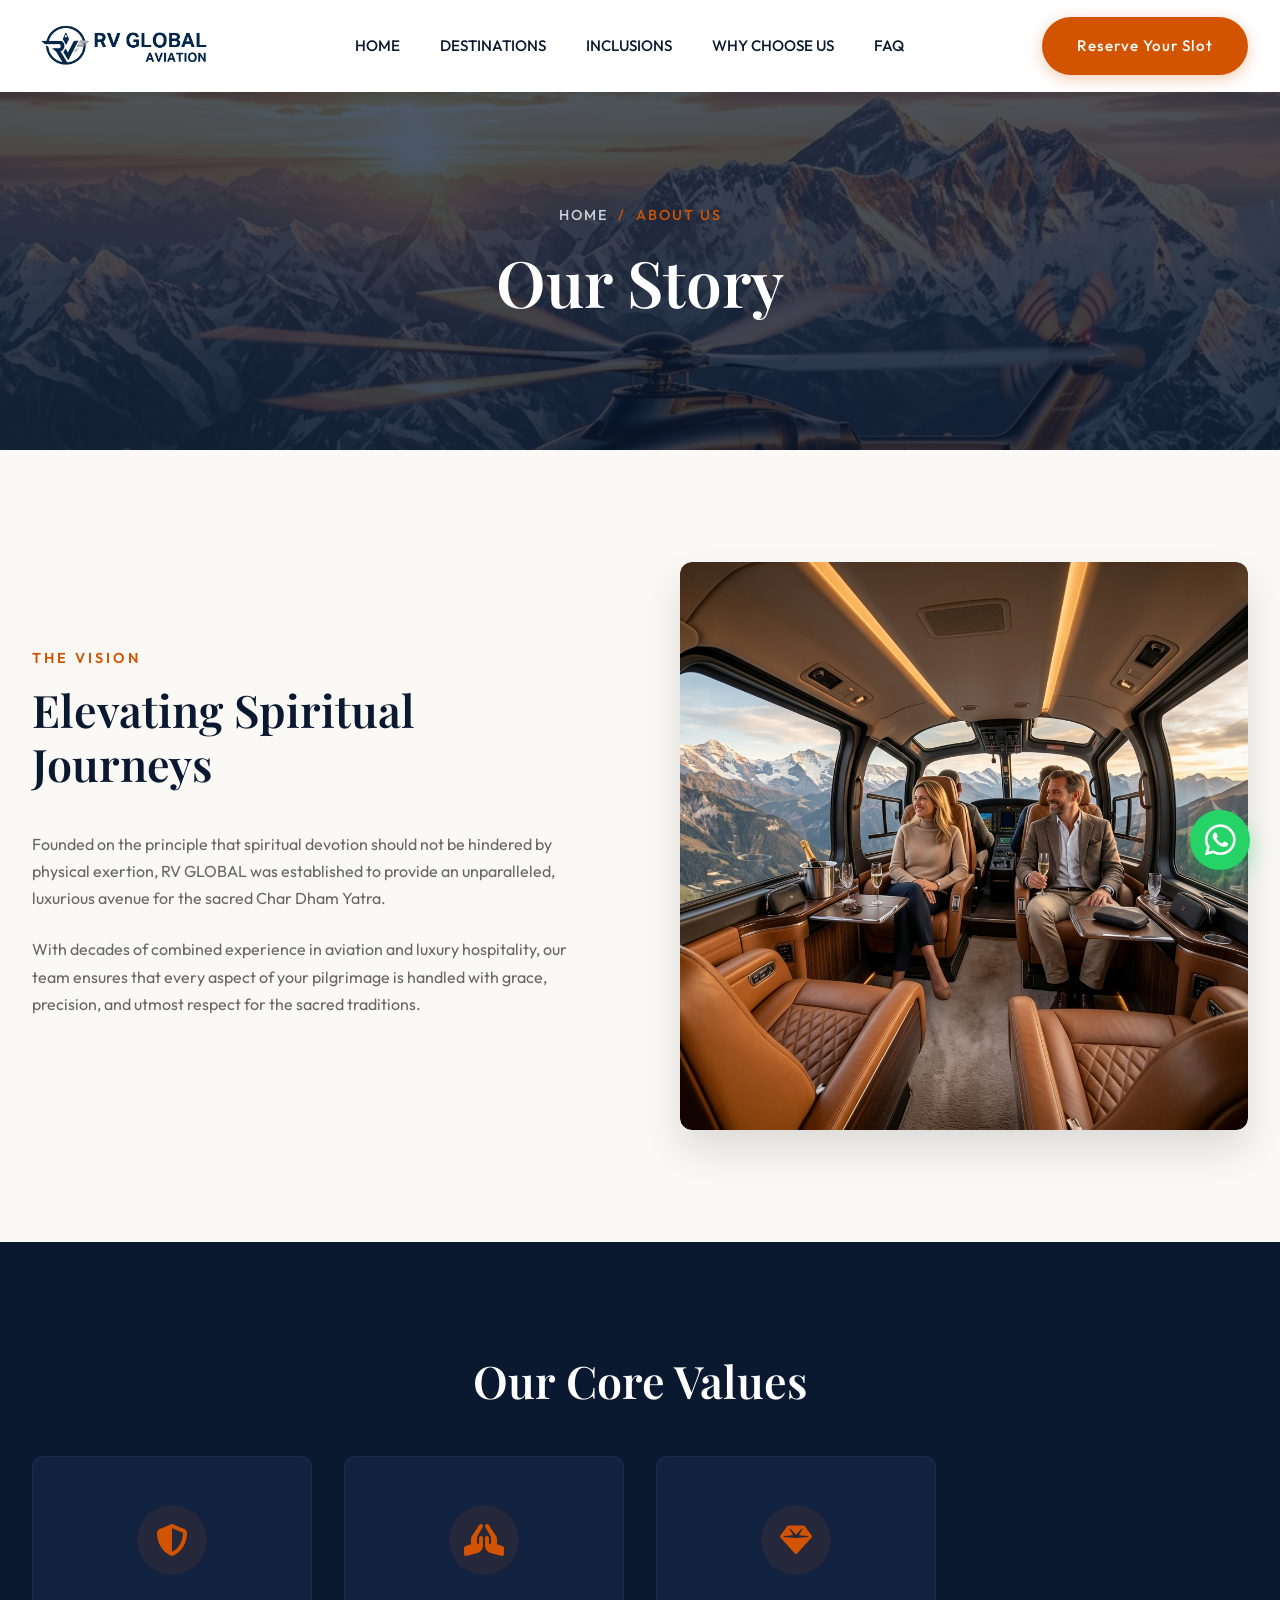
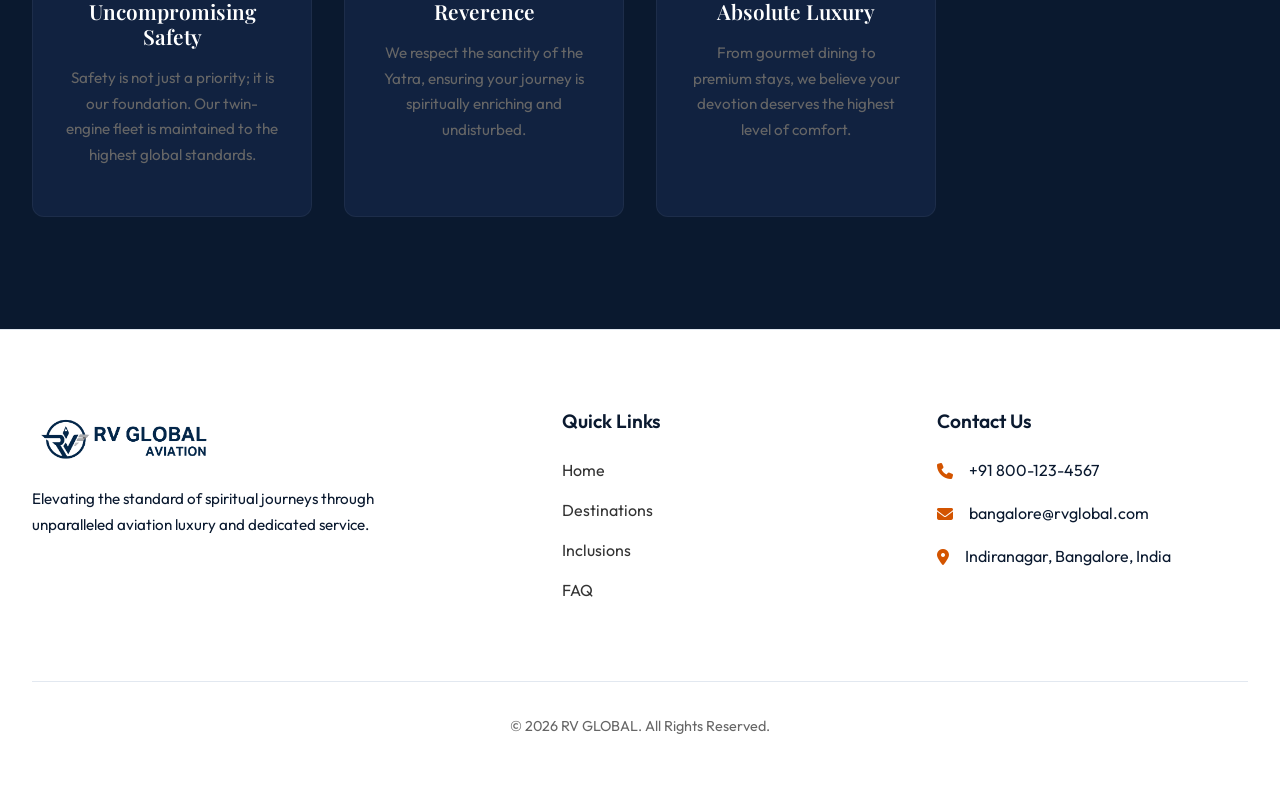
==== commit 4a3e55e2: "Finalized branding, layout updates, and mobile optimizations for RV Global" ====
--- a/about.html
+++ b/about.html
@@ -15,7 +15,9 @@
     <!-- Navigation -->
     <nav class="navbar" id="navbar">
         <div class="nav-container">
-            <a href="index.html#home" class="logo">RV GLOBAL<span>.</span></a>
+            <a href="index.html#home" class="logo-wrapper">
+                <img src="assets/logo.png" alt="RV GLOBAL" class="logo-img">
+            </a>
             <div class="nav-links">
                 <a href="index.html#home">HOME</a>
                 <a href="index.html#destinations">DESTINATIONS</a>
@@ -23,7 +25,7 @@
                 <a href="index.html#why-us">WHY CHOOSE US</a>
                 <a href="index.html#faq">FAQ</a>
             </div>
-            <button class="btn-primary open-popup" data-popup="inquiryPopup">Reserve Your Slot</button>
+            <a href="https://wa.me/918001234567" target="_blank" class="btn-primary">Reserve Your Slot</a>
             <button class="mobile-menu-btn"><i class="fas fa-bars"></i></button>
         </div>
     </nav>
@@ -78,11 +80,13 @@
     </section>
 
     <!-- Footer -->
-    <footer class="footer">
+    <footer class="footer footer-white">
         <div class="container">
             <div class="footer-content">
                 <div class="footer-brand">
-                    <a href="index.html" class="logo">RV GLOBAL<span>.</span></a>
+                    <a href="index.html" class="logo-wrapper">
+                        <img src="assets/logo.png" alt="RV GLOBAL" class="logo-img">
+                    </a>
                     <p>Elevating the standard of spiritual journeys through unparalleled aviation luxury and dedicated service.</p>
                 </div>
                 <div class="footer-links">
--- a/styles.css
+++ b/styles.css
@@ -48,6 +48,7 @@
 html {
     scroll-behavior: smooth;
     font-size: 16px;
+    overflow-x: hidden;
 }
 
 body {
@@ -57,6 +58,7 @@
     line-height: 1.7;
     overflow-x: hidden;
     width: 100%;
+    max-width: 100vw;
 }
 
 /* --- Typography --- */
@@ -157,22 +159,23 @@
     top: 0;
     left: 0;
     width: 100%;
-    padding: 1.5rem 0;
+    max-width: 100vw;
+    padding: 1rem 0;
     z-index: 1000;
     transition: var(--transition);
-    background: transparent;
-}
-
-.navbar.scrolled {
-    background: rgba(255, 255, 255, 0.95);
-    backdrop-filter: blur(10px);
-    padding: 1rem 0;
+    background: var(--bg-white);
     box-shadow: var(--shadow-sm);
 }
 
-/* Navbar CTA visibility (Always visible as requested) */
-.navbar .btn-primary {
-    display: inline-block;
+.logo-wrapper {
+    display: flex;
+    align-items: center;
+    text-decoration: none;
+}
+
+.logo-img {
+    height: 60px; /* Increased for better visibility */
+    width: auto;
 }
 
 .nav-container {
@@ -184,24 +187,6 @@
     align-items: center;
 }
 
-.logo {
-    font-family: var(--font-heading);
-    font-size: 1.8rem;
-    font-weight: 700;
-    color: var(--text-white); /* White when transparent */
-    text-decoration: none;
-    letter-spacing: 1px;
-    transition: var(--transition);
-}
-
-.navbar.scrolled .logo {
-    color: var(--text-heading);
-}
-
-.logo span {
-    color: var(--primary);
-}
-
 .nav-links {
     display: flex;
     gap: 2.5rem;
@@ -214,7 +199,7 @@
 }
 
 .nav-links a {
-    color: var(--text-white);
+    color: var(--text-heading);
     text-decoration: none;
     font-size: 0.95rem;
     font-weight: 500;
@@ -245,25 +230,30 @@
     color: var(--primary);
 }
 
-.nav-links a:hover::after {
-    width: 100%;
+.nav-links a:hover::after,
+.nav-links a.current::after {
+    width: 100%;
+}
+
+.nav-links a.current {
+    color: var(--primary);
+}
+
+.navbar.scrolled .nav-links a.current {
+    color: var(--primary);
 }
 
 .mobile-menu-btn {
     display: none;
     background: none;
     border: none;
-    color: var(--text-white);
+    color: var(--text-heading);
     font-size: 1.5rem;
     cursor: pointer;
     box-shadow: none;
     padding: 0;
 }
 
-.navbar.scrolled .mobile-menu-btn {
-    color: var(--text-heading);
-}
-
 /* --- Hero Section --- */
 .hero {
     position: relative;
@@ -272,7 +262,7 @@
     align-items: center;
     justify-content: center;
     overflow: hidden;
-    padding: 160px 0 80px;
+    padding: 110px 0 60px; /* Increased padding to offset the fixed navbar */
 }
 
 .hero-slider {
@@ -641,6 +631,12 @@
     pointer-events: none;
     font-family: var(--font-heading);
 }
+.testimonial-wrapper {
+    position: relative;
+    max-width: 1200px;
+    margin: 0 auto;
+}
+
 .testimonial-slider {
     display: flex;
     gap: 2rem;
@@ -648,6 +644,46 @@
     padding: 2rem 0;
     scroll-snap-type: x mandatory;
     scrollbar-width: none;
+    scroll-behavior: smooth; /* Smooth scrolling for JS triggered scrolls */
+}
+
+.slider-btn {
+    position: absolute;
+    top: 50%;
+    transform: translateY(-50%);
+    background: var(--primary);
+    color: white;
+    border: none;
+    width: 50px;
+    height: 50px;
+    border-radius: 50%;
+    cursor: pointer;
+    z-index: 10;
+    transition: var(--transition);
+    display: flex;
+    align-items: center;
+    justify-content: center;
+    box-shadow: var(--shadow-md);
+}
+
+.slider-btn:hover {
+    background: var(--primary-dark);
+    transform: translateY(-50%) scale(1.1);
+}
+
+.prev-btn { left: -25px; }
+.next-btn { right: -25px; }
+
+@media (max-width: 1250px) {
+    .prev-btn { left: 0; }
+    .next-btn { right: 0; }
+}
+
+@media (max-width: 768px) {
+    .slider-btn { 
+        width: 40px; 
+        height: 40px; 
+    }
 }
 
 .testimonial-slider::-webkit-scrollbar {
@@ -712,25 +748,45 @@
 }
 
 /* --- Footer --- */
-.footer {
-    background-color: var(--bg-navy);
+.footer.footer-white {
+    background-color: var(--bg-white);
+    border-top: 1px solid #e2e8f0;
     padding: 5rem 0 2rem;
-    width: 100%;
-    position: relative;
-    clear: both;
+}
+
+.footer-white .footer-links h3, 
+.footer-white .footer-contact h3,
+.footer-white .footer-brand p,
+.footer-white .footer-links a,
+.footer-white .footer-contact p {
+    color: var(--text-heading);
+}
+
+.footer-white .footer-links a {
+    color: var(--text-main);
+}
+
+.footer-white .footer-links a:hover {
+    color: var(--primary);
+}
+
+.footer-white .footer-bottom {
+    border-top: 1px solid #e2e8f0;
+    color: var(--text-main);
 }
 
 .footer-content {
     display: grid;
-    grid-template-columns: repeat(auto-fit, minmax(250px, 1fr));
+    grid-template-columns: 1.5fr 1fr 1fr; /* Fixed columns for better alignment */
     gap: 4rem;
     margin-bottom: 4rem;
 }
 
 .footer-brand p {
-    margin-top: 1.5rem;
+    margin-top: 1rem;
     max-width: 350px;
-    color: var(--text-white-muted);
+    color: var(--text-muted);
+    font-size: 0.95rem;
 }
 
 .footer-links h3, .footer-contact h3 {
@@ -770,7 +826,6 @@
     padding-top: 2rem;
     border-top: 1px solid rgba(255, 255, 255, 0.1);
     font-size: 0.9rem;
-    color: var(--text-white-muted);
 }
 
 /* --- Popup Modals --- */
@@ -1214,6 +1269,10 @@
     box-shadow: 0 5px 15px rgba(37, 211, 102, 0.3);
 }
 
+.hero-btns .btn-whatsapp {
+    justify-content: center;
+}
+
 /* --- Utility Styles & Animations --- */
 .form-group label {
     display: block;
@@ -1305,14 +1364,17 @@
     .nav-links {
         display: none;
         flex-direction: column;
+        gap: 0.75rem;
         position: absolute;
         top: 100%;
         left: 0;
-        width: 100%;
+        width: 100vw;
+        max-width: 100%;
         background: var(--bg-white);
-        padding: 2rem;
+        padding: 1.5rem;
         box-shadow: var(--shadow-md);
         z-index: 100;
+        box-sizing: border-box;
     }
     
     .nav-links.active {
@@ -1321,12 +1383,23 @@
     
     .nav-links a {
         color: var(--text-heading) !important;
-        padding: 1rem 0;
-        border-bottom: 1px solid #f1f5f9;
-    }
-    
-    .nav-links a:last-child {
-        border-bottom: none;
+        padding: 1rem 1.5rem;
+        background: #f8fafc;
+        border: 1px solid #e2e8f0;
+        border-radius: 10px;
+        font-weight: 600;
+        letter-spacing: 1px;
+        transition: var(--transition);
+    }
+    
+    .nav-links a.current {
+        background: var(--primary-light);
+        border-color: var(--primary);
+        color: var(--primary) !important;
+    }
+    
+    .nav-links a::after {
+        display: none;
     }
     
     .navbar .btn-primary {
@@ -1337,16 +1410,16 @@
         display: block;
         background: none;
         border: none;
-        color: var(--text-white);
+        color: var(--text-heading);
         font-size: 1.5rem;
     }
     
-    .navbar.scrolled .mobile-menu-btn {
-        color: var(--text-heading);
-    }
-    
+    .container {
+        padding: 0 1rem;
+    }
+
     .hero {
-        padding: 100px 0 50px;
+        padding: 130px 0 50px; /* Increased padding to clear the fixed navbar on mobile */
         min-height: auto;
     }
     
@@ -1370,12 +1443,16 @@
     
     .hero-btns .btn-primary, .hero-btns .btn-whatsapp {
         width: 100%;
+        display: flex;
+        justify-content: center;
+        align-items: center;
         text-align: center;
     }
     
     .stats-grid {
-        grid-template-columns: 1fr;
-        padding: 1rem;
+        grid-template-columns: 1fr 1fr;
+        gap: 1.5rem;
+        padding: 1rem 0;
     }
     
     .stat-item {
@@ -1404,9 +1481,57 @@
         flex-direction: column;
     }
     
+    .testimonial-wrapper {
+        padding-bottom: 5rem;
+        overflow: hidden;
+    }
+    
+    .testimonial-slider {
+        display: flex;
+        overflow-x: auto;
+        scroll-snap-type: x mandatory;
+        gap: 1.5rem;
+        padding: 1rem 0;
+    }
+    
     .testimonial-card {
-        min-width: 250px;
-        padding: 1.5rem;
+        min-width: 100%;
+        max-width: 100%;
+        padding: 3rem 1.5rem 2rem;
+        box-sizing: border-box;
+        flex-shrink: 0;
+        scroll-snap-align: center;
+    }
+    
+    .review-text {
+        font-size: 1rem !important;
+        line-height: 1.5;
+    }
+
+    .quote-icon {
+        font-size: 1.8rem;
+        top: 1rem;
+        left: 1rem;
+    }
+
+    .slider-btn {
+        top: auto;
+        bottom: 0;
+        transform: none;
+    }
+    
+    .slider-btn:hover {
+        transform: none;
+        background: var(--primary-dark);
+    }
+    
+    .prev-btn {
+        left: calc(50% - 55px);
+    }
+    
+    .next-btn {
+        right: auto;
+        left: calc(50% + 5px);
     }
     
     .footer-content {
@@ -1465,6 +1590,7 @@
     background-size: cover;
     background-position: center;
     background-attachment: fixed;
+    padding-top: 90px; /* Offset for the fixed white navbar */
 }
 
 .inner-hero::before {
@@ -1511,4 +1637,8 @@
 
 @media (max-width: 768px) {
     .inner-hero h1 { font-size: 2.5rem; }
-}
+    .inner-hero {
+        padding-top: 110px; /* Increased mobile offset */
+        min-height: 300px;
+    }
+}
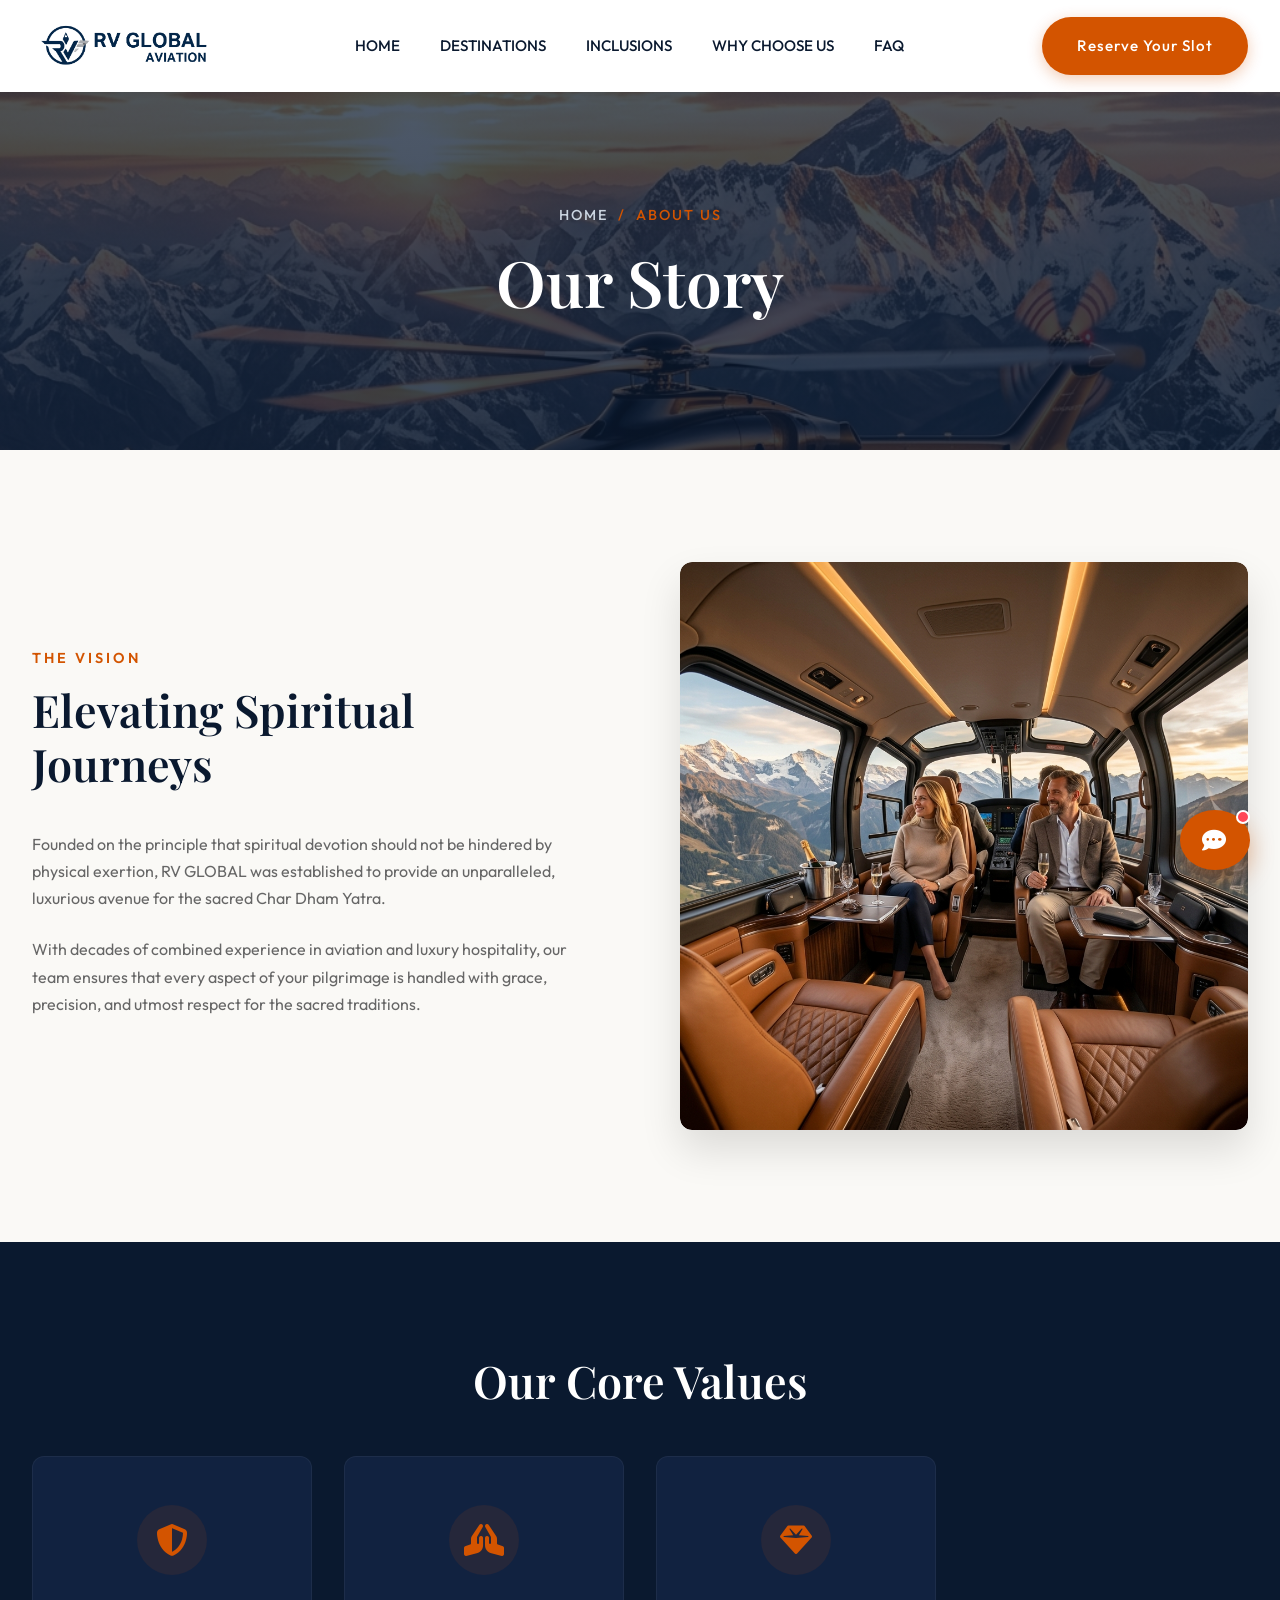
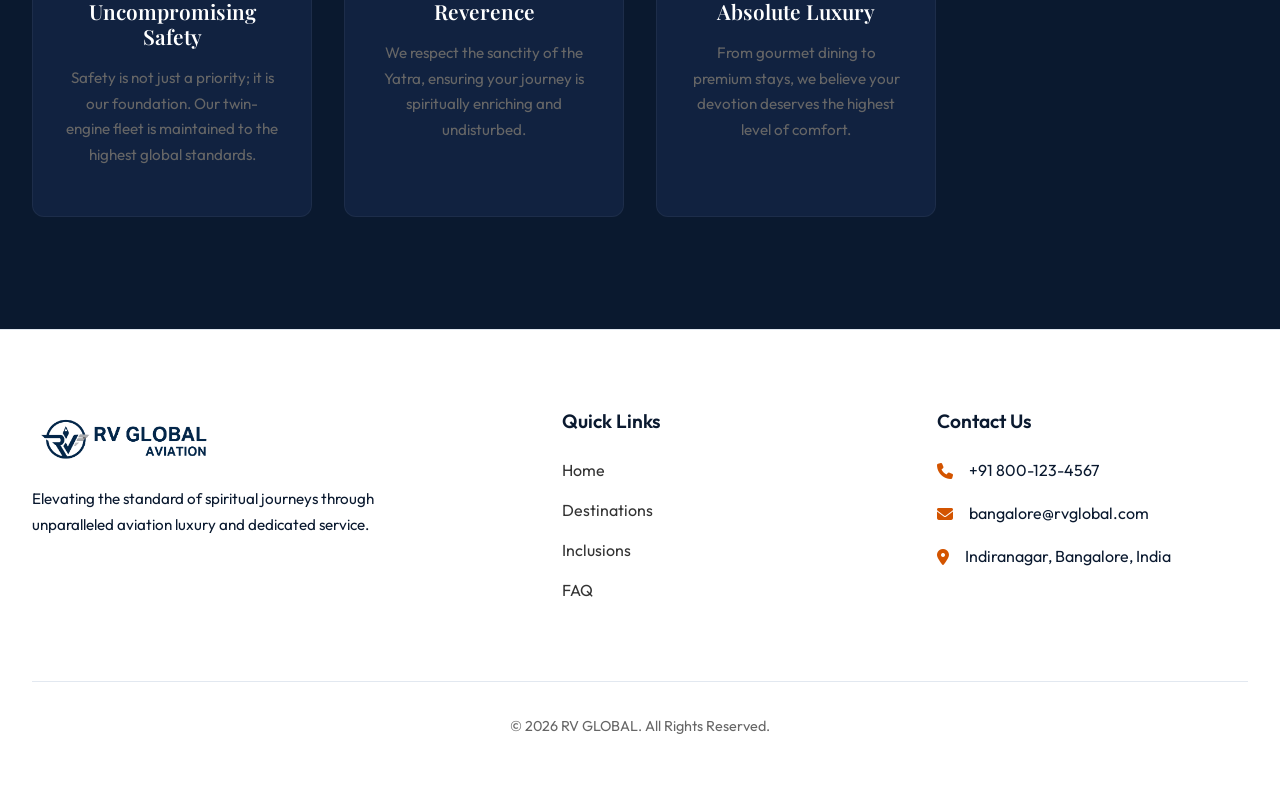
==== commit 2a40cdef: "Replace WhatsApp floating button with custom chatbot flow" ====
--- a/about.html
+++ b/about.html
@@ -130,10 +130,36 @@
         </div>
     </div>
 
-    <!-- Global Floating WhatsApp Button -->
-    <a href="https://wa.me/918001234567" class="floating-whatsapp" target="_blank" rel="noopener noreferrer">
-        <i class="fab fa-whatsapp"></i>
-    </a>
+    <!-- Chatbot Toggle -->
+    <button class="chatbot-toggle" id="chatbotToggle" aria-label="Open Chat">
+        <i class="fas fa-comment-dots"></i>
+        <span class="notification-dot"></span>
+    </button>
+
+    <!-- Chatbot Container -->
+    <div class="chatbot-container" id="chatbotContainer">
+        <div class="chatbot-header">
+            <div class="bot-info">
+                <div class="bot-avatar">
+                    <img src="assets/logo.png" alt="RV Bot">
+                    <span class="online-indicator"></span>
+                </div>
+                <div class="bot-details">
+                    <h3>RV Aviation Assistant</h3>
+                    <p>Online | Ready to help</p>
+                </div>
+            </div>
+            <button class="close-chat" id="closeChat" aria-label="Close Chat"><i class="fas fa-times"></i></button>
+        </div>
+        
+        <div class="chatbot-messages" id="chatbotMessages">
+            <!-- Messages will appear here -->
+        </div>
+
+        <div class="chatbot-input-area" id="chatbotInputArea">
+            <!-- Buttons or Input fields will be injected here -->
+        </div>
+    </div>
 
     <script src="script.js"></script>
 </body>
--- a/styles.css
+++ b/styles.css
@@ -868,6 +868,61 @@
 
 .popup-overlay.active .popup-content {
     transform: translateY(0) scale(1);
+}
+
+.popup-content.popup-wide {
+    max-width: 900px;
+    padding: 0;
+    overflow-y: auto;
+    overflow-x: hidden;
+}
+
+.popup-flex {
+    display: flex;
+    flex-direction: row;
+}
+
+.popup-image {
+    flex: 1;
+    background-size: cover;
+    background-position: center;
+    position: relative;
+    min-height: 450px;
+}
+
+.popup-image-overlay {
+    position: absolute;
+    bottom: 0;
+    left: 0;
+    width: 100%;
+    padding: 2.5rem;
+    background: linear-gradient(transparent, rgba(10, 25, 47, 0.9));
+    color: white;
+}
+
+.popup-image-overlay h4 {
+    margin: 0;
+    font-size: 1.8rem;
+    font-family: var(--font-heading);
+}
+
+.popup-form-content {
+    flex: 1.2;
+    padding: 3rem;
+}
+
+@media (max-width: 768px) {
+    .popup-flex {
+        flex-direction: column;
+    }
+    
+    .popup-image {
+        min-height: 200px;
+    }
+    
+    .popup-form-content {
+        padding: 2rem;
+    }
 }
 
 .popup-content.modal-lg {
@@ -1552,30 +1607,261 @@
     }
 }
 
-/* --- Floating WhatsApp Button --- */
-.floating-whatsapp {
+/* --- Chatbot Styles --- */
+.chatbot-toggle {
     position: fixed;
     bottom: 30px;
     right: 30px;
-    background-color: #25D366;
-    color: white;
     width: 60px;
     height: 60px;
+    background-color: var(--primary);
+    color: white;
+    border: none;
     border-radius: 50%;
     display: flex;
     align-items: center;
     justify-content: center;
-    font-size: 35px;
-    box-shadow: 0 10px 20px rgba(37, 211, 102, 0.4);
+    font-size: 24px;
+    cursor: pointer;
+    box-shadow: 0 10px 25px rgba(211, 84, 0, 0.4);
     z-index: 1000;
-    transition: transform 0.3s ease, box-shadow 0.3s ease;
-    text-decoration: none;
-}
-
-.floating-whatsapp:hover {
-    transform: scale(1.1) translateY(-5px);
+    transition: var(--transition);
+}
+
+.chatbot-toggle:hover {
+    transform: scale(1.1) rotate(5deg);
+    background-color: var(--primary-dark);
+}
+
+.notification-dot {
+    position: absolute;
+    top: 0;
+    right: 0;
+    width: 14px;
+    height: 14px;
+    background-color: #ff4757;
+    border: 2px solid white;
+    border-radius: 50%;
+    animation: pulse 2s infinite;
+}
+
+@keyframes pulse {
+    0% { transform: scale(1); box-shadow: 0 0 0 0 rgba(255, 71, 87, 0.7); }
+    70% { transform: scale(1.2); box-shadow: 0 0 0 10px rgba(255, 71, 87, 0); }
+    100% { transform: scale(1); box-shadow: 0 0 0 0 rgba(255, 71, 87, 0); }
+}
+
+.chatbot-container {
+    position: fixed;
+    bottom: 100px;
+    right: 30px;
+    width: 400px;
+    height: 600px;
+    background: rgba(255, 255, 255, 0.95);
+    backdrop-filter: blur(10px);
+    border-radius: 20px;
+    box-shadow: var(--shadow-lg);
+    z-index: 1001;
+    display: flex;
+    flex-direction: column;
+    overflow: hidden;
+    transform: translateY(20px) scale(0.9);
+    opacity: 0;
+    visibility: hidden;
+    transition: all 0.4s cubic-bezier(0.175, 0.885, 0.32, 1.275);
+}
+
+.chatbot-container.active {
+    transform: translateY(0) scale(1);
+    opacity: 1;
+    visibility: visible;
+}
+
+.chatbot-header {
+    background: var(--bg-navy);
+    padding: 1.5rem;
     color: white;
-    box-shadow: 0 15px 25px rgba(37, 211, 102, 0.5);
+    display: flex;
+    justify-content: space-between;
+    align-items: center;
+}
+
+.bot-info {
+    display: flex;
+    align-items: center;
+    gap: 12px;
+}
+
+.bot-avatar {
+    position: relative;
+    width: 45px;
+    height: 45px;
+    background: white;
+    border-radius: 50%;
+    padding: 5px;
+}
+
+.bot-avatar img {
+    width: 100%;
+    height: 100%;
+    object-fit: contain;
+}
+
+.online-indicator {
+    position: absolute;
+    bottom: 2px;
+    right: 2px;
+    width: 10px;
+    height: 10px;
+    background: #2ed573;
+    border: 2px solid var(--bg-navy);
+    border-radius: 50%;
+}
+
+.bot-details h3 {
+    color: white;
+    font-size: 1.1rem;
+    margin: 0;
+}
+
+.bot-details p {
+    font-size: 0.8rem;
+    margin: 0;
+    color: var(--text-white-muted);
+}
+
+.close-chat {
+    background: transparent;
+    border: none;
+    color: white;
+    font-size: 1.2rem;
+    cursor: pointer;
+    padding: 5px;
+    opacity: 0.7;
+    transition: 0.3s;
+}
+
+.close-chat:hover {
+    opacity: 1;
+    transform: rotate(90deg);
+}
+
+.chatbot-messages {
+    flex: 1;
+    padding: 1.5rem;
+    overflow-y: auto;
+    display: flex;
+    flex-direction: column;
+    gap: 15px;
+    scrollbar-width: thin;
+    scrollbar-color: var(--primary-light) transparent;
+}
+
+.chatbot-messages::-webkit-scrollbar {
+    width: 6px;
+}
+
+.chatbot-messages::-webkit-scrollbar-thumb {
+    background-color: var(--primary-light);
+    border-radius: 10px;
+}
+
+.message {
+    max-width: 85%;
+    padding: 12px 16px;
+    border-radius: 15px;
+    font-size: 0.95rem;
+    line-height: 1.4;
+    animation: messageIn 0.3s ease forwards;
+}
+
+@keyframes messageIn {
+    from { opacity: 0; transform: translateY(10px); }
+    to { opacity: 1; transform: translateY(0); }
+}
+
+.bot-message {
+    align-self: flex-start;
+    background: #f1f5f9;
+    color: var(--text-heading);
+    border-bottom-left-radius: 2px;
+}
+
+.user-message {
+    align-self: flex-end;
+    background: var(--primary);
+    color: white;
+    border-bottom-right-radius: 2px;
+}
+
+.chatbot-input-area {
+    padding: 1.5rem;
+    border-top: 1px solid #e2e8f0;
+    display: flex;
+    flex-wrap: wrap;
+    gap: 10px;
+    background: #f8fafc;
+}
+
+.chat-btn {
+    padding: 10px 18px;
+    background: white;
+    border: 1px solid var(--primary);
+    color: var(--primary);
+    border-radius: 30px;
+    font-size: 0.9rem;
+    font-weight: 500;
+    cursor: pointer;
+    transition: all 0.3s ease;
+    white-space: nowrap;
+}
+
+.chat-btn:hover {
+    background: var(--primary);
+    color: white;
+    transform: translateY(-2px);
+}
+
+.chat-input {
+    flex: 1;
+    padding: 12px 15px;
+    border: 1px solid #e2e8f0;
+    border-radius: 10px;
+    font-family: var(--font-body);
+    font-size: 0.9rem;
+}
+
+.chat-input:focus {
+    outline: none;
+    border-color: var(--primary);
+}
+
+.chat-send-btn {
+    width: 45px;
+    height: 45px;
+    background: var(--primary);
+    color: white;
+    border: none;
+    border-radius: 10px;
+    cursor: pointer;
+    display: flex;
+    align-items: center;
+    justify-content: center;
+    font-size: 1rem;
+    transition: 0.3s;
+}
+
+.chat-send-btn:hover {
+    background: var(--primary-dark);
+}
+
+@media (max-width: 480px) {
+    .chatbot-container {
+        width: calc(100% - 40px);
+        height: calc(100% - 120px);
+        right: 20px;
+        bottom: 90px;
+    }
 }
 
 /* --- Inner Pages Styles --- */
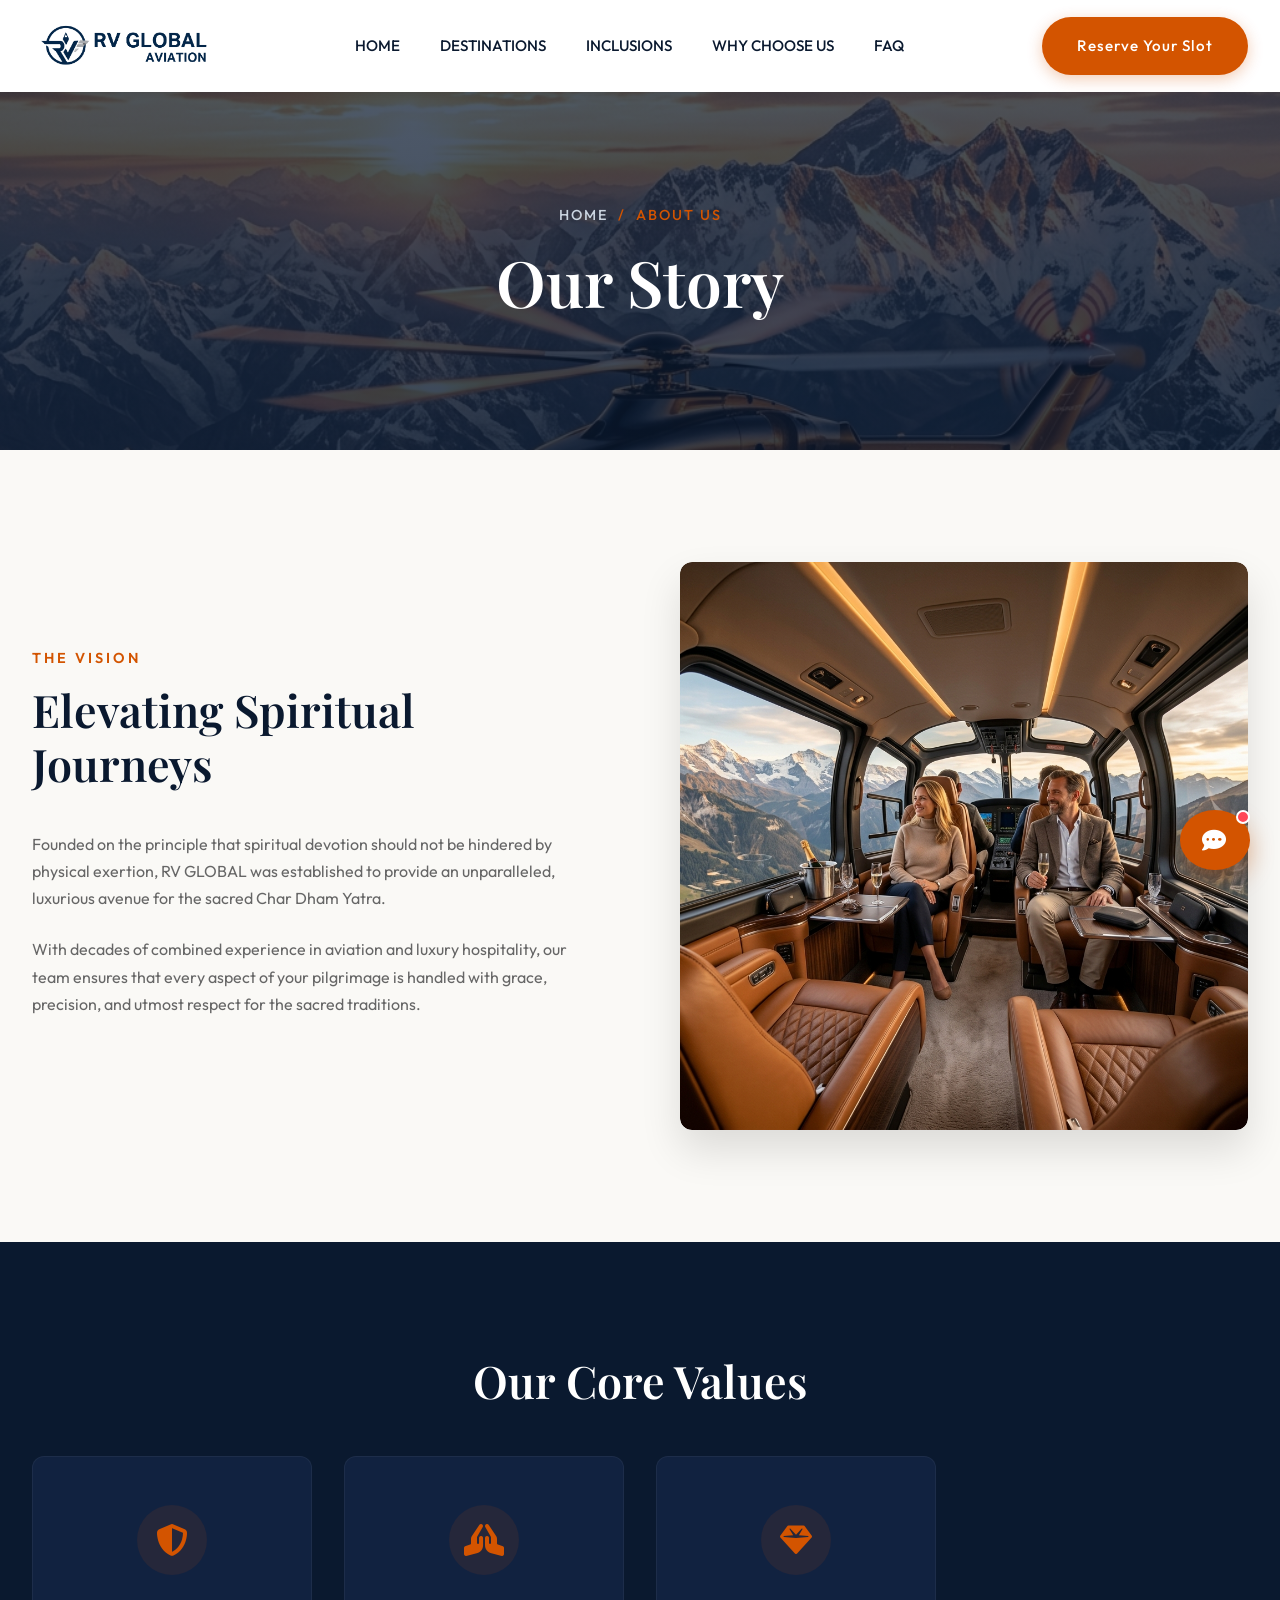
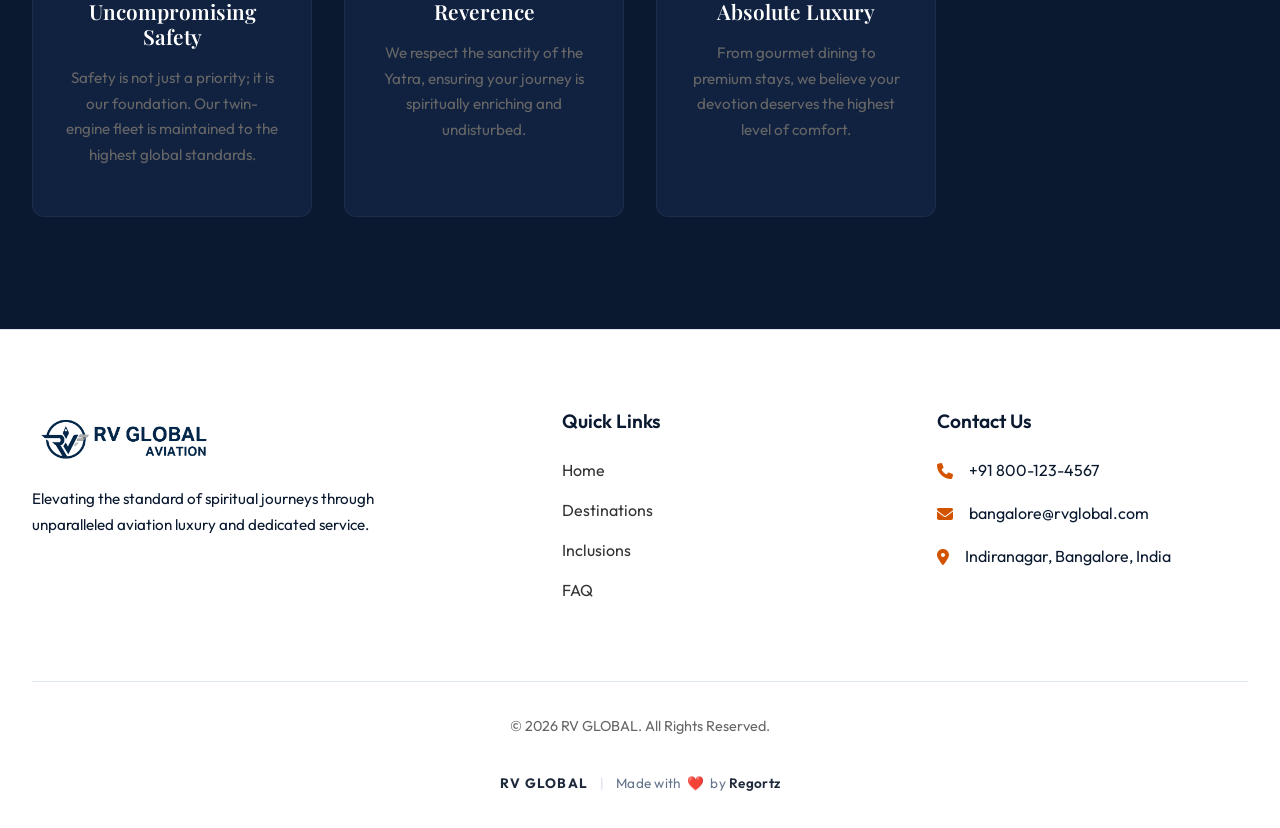
==== commit 4c8828c3: "feat: add RV GLOBAL footer credit with Regortz attribution" ====
--- a/about.html
+++ b/about.html
@@ -1,4 +1,4 @@
-<!DOCTYPE html>
+﻿<!DOCTYPE html>
 <html lang="en">
 <head>
     <meta charset="UTF-8">
@@ -105,6 +105,11 @@
             </div>
             <div class="footer-bottom">
                 <p>&copy; 2026 RV GLOBAL. All Rights Reserved.</p>
+                <div class="footer-credit" style="margin-top: 10px; display: inline-flex; align-items: center; justify-content: center; gap: 8px; font-size: 0.85rem; letter-spacing: 0.02em; color: #64748b; font-family: inherit;">
+                    <span class="credit-brand" style="font-weight: 700; letter-spacing: 0.08em; color: #1e293b; text-transform: uppercase;">RV GLOBAL</span>
+                    <span class="credit-divider" style="color: #cbd5e1; font-weight: 300; margin: 0 4px;">|</span>
+                    <span class="credit-text" style="color: #64748b;">Made with <span class="credit-heart" aria-hidden="true" style="color: #ff385c; display: inline-block; margin: 0 3px;">❤️</span> by <span class="credit-author" style="color: #1e293b; font-weight: 600;">Regortz</span></span>
+                </div>
             </div>
         </div>
     </footer>
